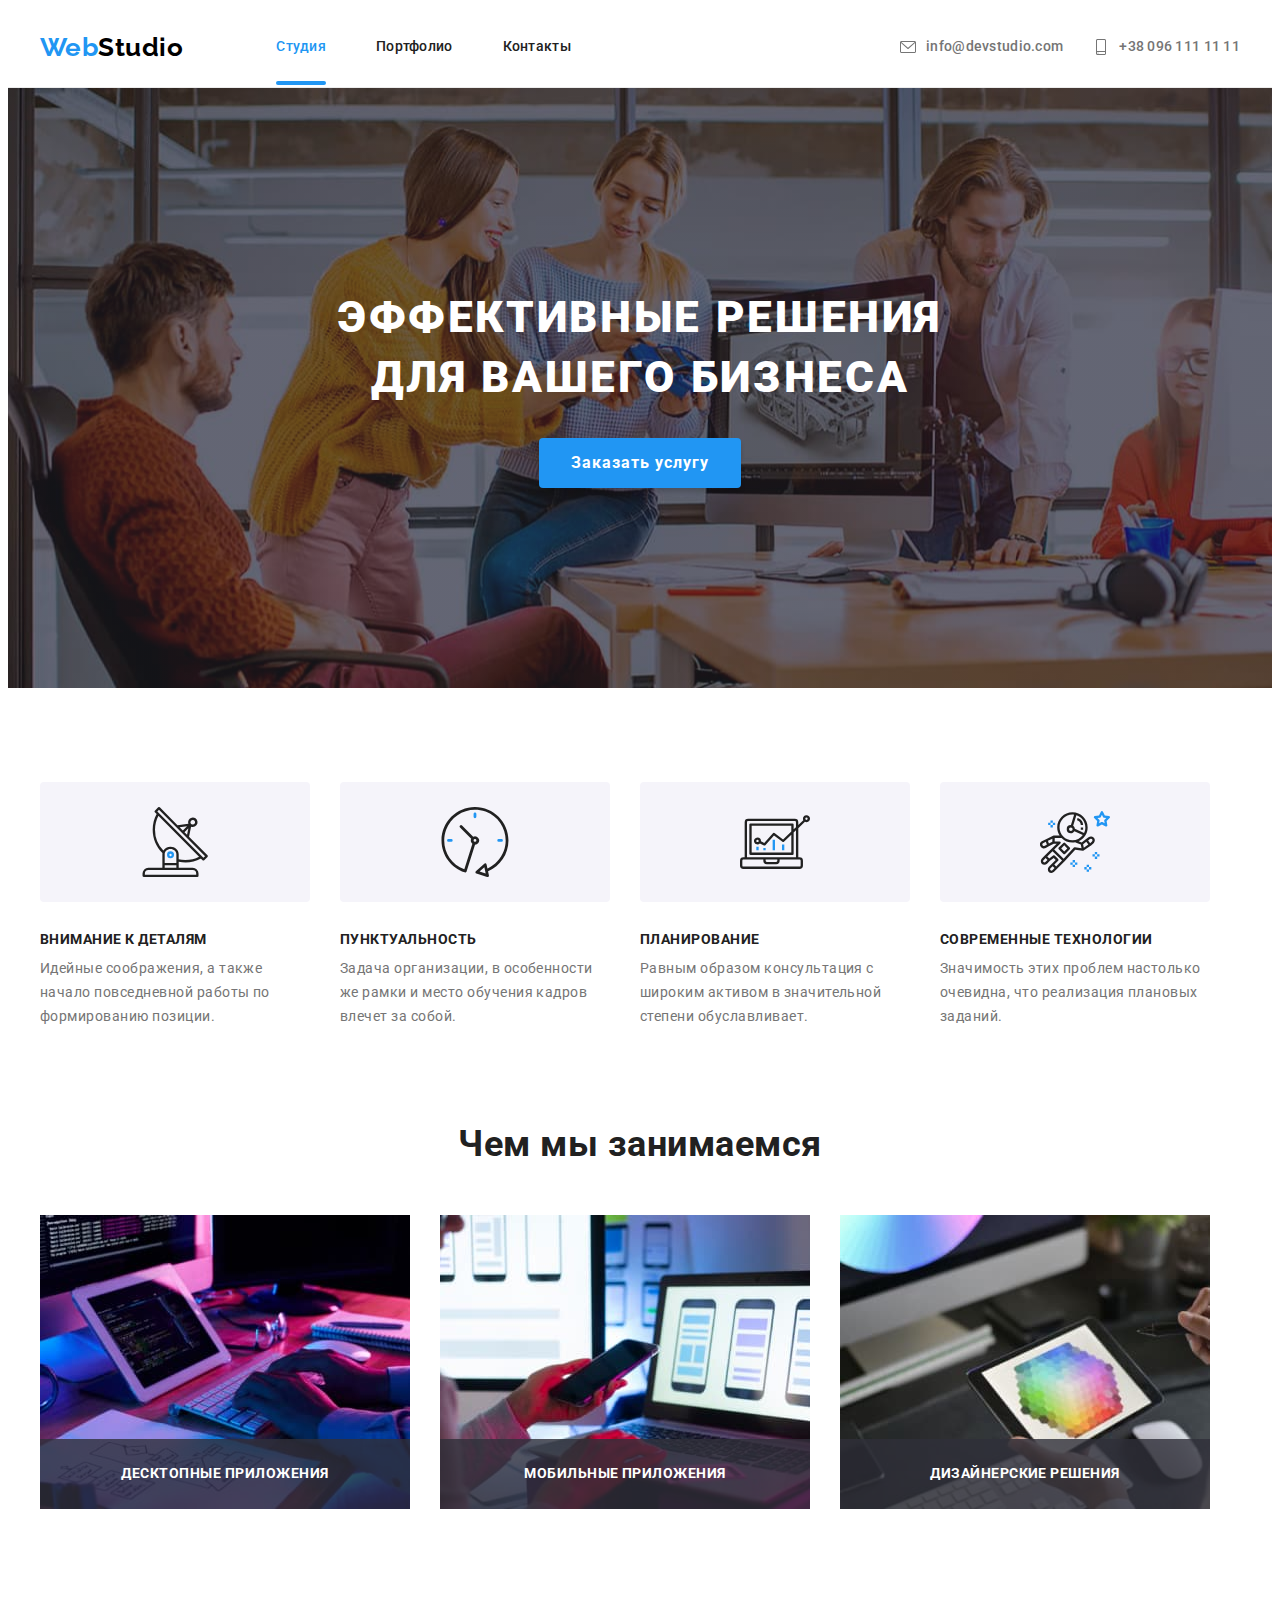
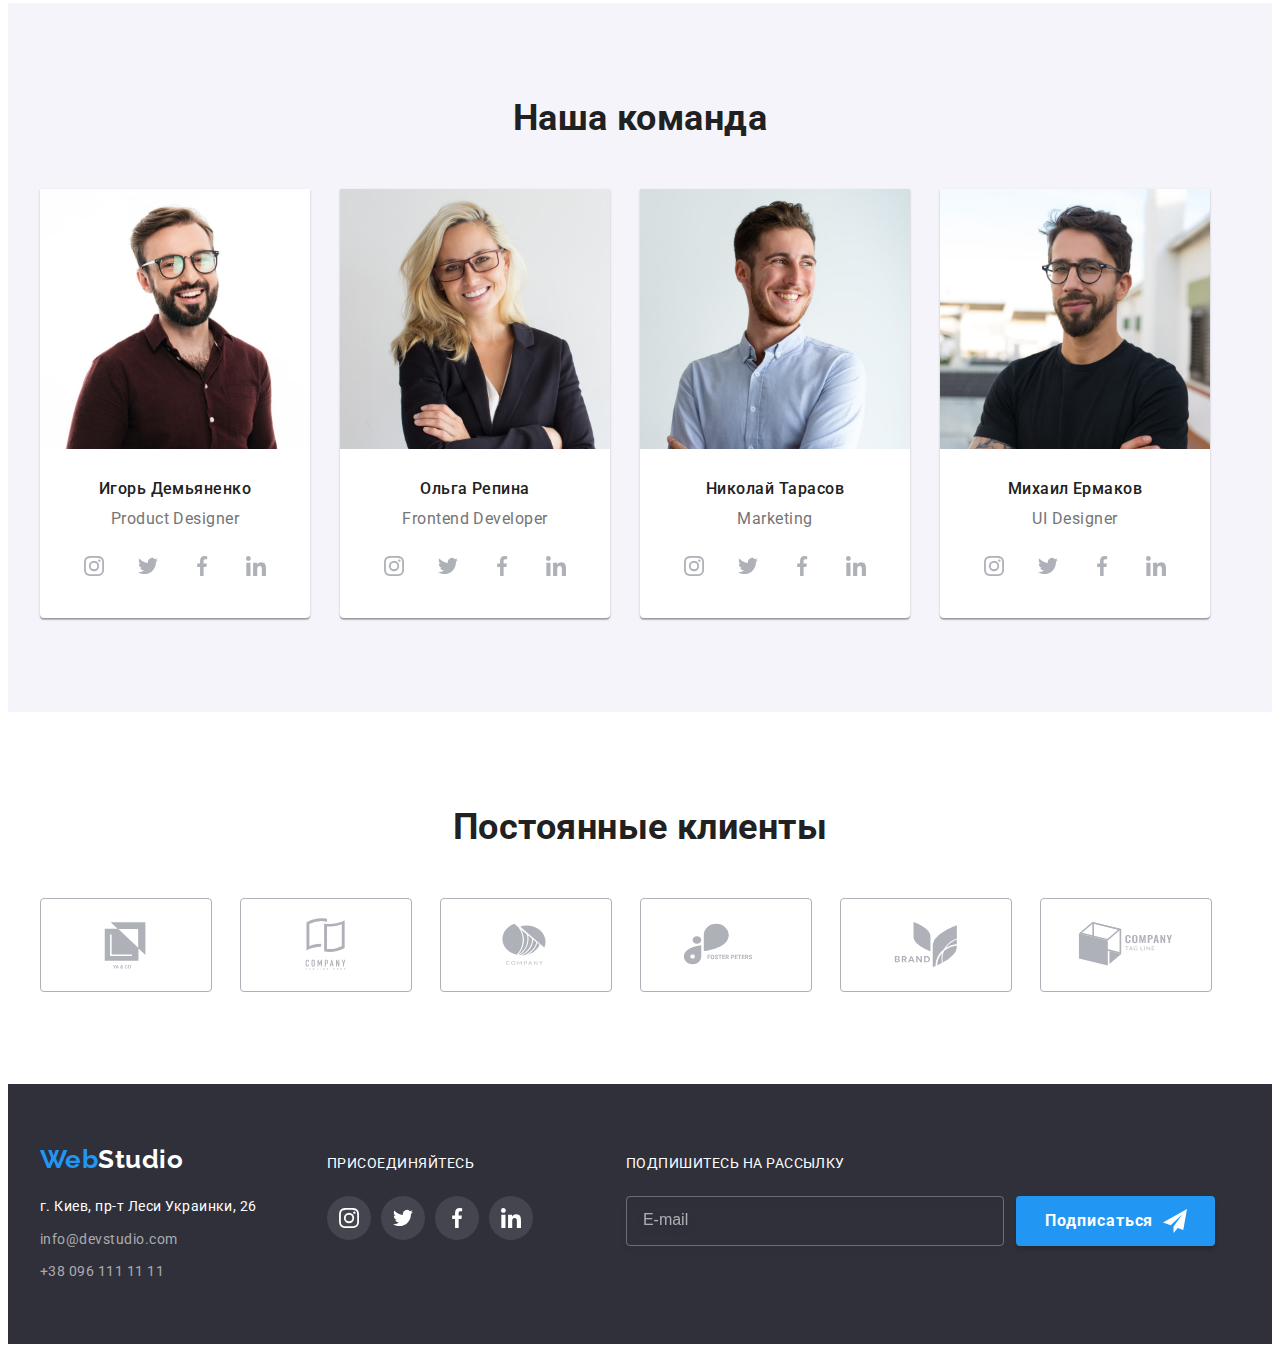
==== index.html @ 5e535514 "Initial commit" ====
<!DOCTYPE html>
<html lang="ru">

<head>
    <meta charset="UTF-8">
    <meta http-equiv="X-UA-Compatible" content="IE=edge">
    <meta name="viewport" content="width=device-width, initial-scale=1.0">
    <title>WebStudio</title>
    <link rel="preconnect" href="https://fonts.googleapis.com">
    <link rel="preconnect" href="https://fonts.gstatic.com" crossorigin>
    <link href="https://fonts.googleapis.com/css2?family=Raleway:wght@700&family=Roboto:wght@400;500;700;900&display=swap"
        rel="stylesheet">
    <link rel="stylesheet" href="https://cdnjs.cloudflare.com/ajax/libs/modern-normalize/1.1.0/modern-normalize.min.css"
        integrity="sha512-wpPYUAdjBVSE4KJnH1VR1HeZfpl1ub8YT/NKx4PuQ5NmX2tKuGu6U/JRp5y+Y8XG2tV+wKQpNHVUX03MfMFn9Q=="
        crossorigin="anonymous" referrerpolicy="no-referrer">
    <link rel="stylesheet" href="./css/styles.css" />
</head>

<body>
    <!--Шапка сайта-->
    <header class="page-header">
        <nav class="container main-nav">
            <a href="" class="link logo logo-header">Web<span class="accent-header">Studio</span></a>
            <ul class="site-nav link">
                <li class="list"><a href="" class="link current">Студия</a></li>
                <li class="list"><a href="./portfolio.html" class="link">Портфолио</a></li>
                <li class="list"><a href="" class="link">Контакты</a></li>
            </ul>
            <ul class="connection link">
                <li class="list">
                    <a href="mailto:info@devstudio.com" class="link">
                        <svg class="connection-icons" width="16" height="12">
                        <use href="./images/icons.svg#envelope"></use>
                    </svg>info@devstudio.com</a>
                </li>
                <li class="list">
                    <a href="tel:+380961111111" class="link">
                        <svg class="connection-icons" width="10" height="16">
                            <use href="./images/icons.svg#smartphone"></use>
                        </svg>+38 096 111 11 11</a></li>
            </ul>
        </nav>
    </header>

    <main>
            <!--Герой-->
            <section class="hero">
                <div class="container">
                    <h1 class="hero-title">Эффективные решения для вашего бизнеса</h1>
                    <button data-modal-open class="btn primary">Заказать услугу</button>
                    <div data-modal class="backdrop is-hidden">
                        <div class="modal">
                            <form class="form">
                                <button data-modal-close class="btn-close">
                                    <svg width="18" height="18">
                                        <use href="./images/icons.svg#close"></use>
                                    </svg>
                                </button>
                                <b class="form-title">Оставьте свои данные, мы вам перезвоним</b>
                                    <div class="form-container">
                                        <div class="form-field">
                                            <label for="name" class="form-label">Имя</label>
                                            <input type="text" name="name" id="name" class="form-input" autofocus />
                                            <svg class="form-icon" width="18" height="18">
                                                <use href="./images/icons.svg#icon-person-form"></use>
                                            </svg>
                                        </div>
                                        <div class="form-field">
                                            <label for="tel" class="form-label">Телефон</label>
                                            <input type="tel" name="tel" id="tel" class="form-input" />
                                            <svg class="form-icon" width="18" height="18">
                                                <use href="./images/icons.svg#icon-phone-form"></use>
                                            </svg>
                                        </div>
                                        <div class="form-field">
                                            <label for="mail" class="form-label">Почта</label>
                                            <input type="email" name="mail" id="mail" class="form-input" />
                                            <svg class="form-icon" width="18" height="18">
                                                <use href="./images/icons.svg#icon-email-form"></use>
                                            </svg>
                                        </div>
                                        <div class="form-field">
                                            <label for="comment" class="form-label">Комментарий</label>
                                            <textarea name="comment" id="comment" rows="5" class="form-input form-comment" placeholder="Введите текст"></textarea>
                                        </div>
                                    </div>
                                        <label class="checkbox-label">
                                            <input type="checkbox" name="policy" class="checkbox">
                                            <span class="icon"></span>
                                        Соглашаюсь с рассылкой и принимаю 
                                        <a href="" class="link link-contract">Условия договора</a>
                                        </label>
                                <button type="submit" class="btn btn-form">Отправить</button>
                            </form>
                        </div>
                    </div>
                </div>
            </section>
        
                <!--Наши преимущества-->
                <section class="section section-feature">
                    <div class="container">
                        <h2 class="section-title visually-hidden">Наши преимущества</h2>
                        <!--Визуально спрячется-->
                        <ul class="feature-list">
                            <li class="list list-item">
                                <div class="icons-feature">
                                    <svg width="70" height="70">
                                        <use href="./images/icons.svg#antenna"></use>
                                    </svg>
                                </div>
                                <h3 class="feature-title">Внимание к деталям</h3>
                                <p class="title">Идейные соображения, а также начало повседневной работы по формированию позиции.</p>
                            </li>
                            <li class="list list-item">
                                <div class="icons-feature">
                                    <svg width="70" height="70">
                                        <use href="./images/icons.svg#clock"></use>
                                    </svg>
                                </div>
                                <h3 class="feature-title">Пунктуальность</h3>
                                <p class="title">Задача организации, в особенности же рамки и место обучения кадров влечет за собой.</p>
                            </li>
                            <li class="list list-item">
                                <div class="icons-feature">
                                    <svg width="70" height="70">
                                        <use href="./images/icons.svg#diagram"></use>
                                    </svg>
                                </div>
                                <h3 class="feature-title">Планирование</h3>
                                <p class="title">Равным образом консультация с широким активом в значительной степени обуславливает.</p>
                            </li>
                            <li class="list list-item">
                                <div class="icons-feature">
                                    <svg width="70" height="70">
                                        <use href="./images/icons.svg#astronaut"></use>
                                    </svg>
                                </div>
                                <h3 class="feature-title">Современные технологии</h3>
                                <p class="title">Значимость этих проблем настолько очевидна, что реализация плановых заданий.</p>
                            </li>
                        </ul>
                    </div>
                </section>
                
                <!--Чем мы занимаемся-->
                <section class="section section-work">
                    <div class="container">
                        <h2 class="section-title">Чем мы занимаемся</h2>
                        <ul class="photo-work">
                            <li class="list">
                                <img class="card-image no-gap" src="./images/general/box1.jpg" 
                                    alt="фото написания программного кода" width="370" height="294">
                                <p class="case-title">Десктопные приложения</p>
                            </li>
                            <li class="list">
                                <img class="card-image no-gap" src="./images/general/box2.jpg" 
                                    alt="фото с телефоном в руке" width="370" height="294">
                                <p class="case-title">Мобильные приложения</p>
                            </li>
                            <li class="list">
                                <img class="card-image no-gap" src="./images/general/box3.jpg" 
                                    alt="фото планшета с цветовой палитрой" width="370" height="294">
                                <p class="case-title">Дизайнерские решения</p>
                            </li>
                        </ul>
                    </div>
                </section>
                
                <!--Наша команда-->
                <section class="section team">
                    <div class="container">
                        <h2 class="section-title team">Наша команда</h2>
                        <ul class="team-list">
                            <li class="list card-team">
                                <img src="./images/general/demyanenko.jpg" alt="фото Игоря Демьяненко" width="270" height="260"
                                    class="team-foto">
                                <div class="title-in-card">
                                    <h3 class="team-name">Игорь Демьяненко</h3>
                                    <p class="title">Product Designer</p>
                                    <ul class="social list">
                                        <li class="social-item">
                                            <a href="" target="_blank" rel="noopener noreferrer" 
                                            class="social-network link" aria-label="иконка instagram">
                                                <svg class="socials-icon" width="20" height="20">
                                                    <use href="./images/icons.svg#instagram"></use>
                                                </svg>
                                            </a>
                                        </li>
                                        <li class="social-item">
                                            <a href="" target="_blank" rel="noopener noreferrer" 
                                            class="social-network link" aria-label="иконка twitter">
                                            <svg class="socials-icon" width="20" height="20">
                                                <use href="./images/icons.svg#twitter"></use>
                                            </svg>
                                            </a>
                                        </li>
                                        <li class="social-item">
                                            <a href="" target="_blank" rel="noopener noreferrer" 
                                            class="social-network link" aria-label="иконка facebook">
                                            <svg class="socials-icon" width="20" height="20">
                                                <use href="./images/icons.svg#facebook"></use>
                                            </svg>
                                            </a>
                                        </li>
                                        <li class="social-item">
                                            <a href="" target="_blank" rel="noopener noreferrer" 
                                            class="social-network link" aria-label="иконка linkedin">
                                            <svg class="socials-icon" width="20" height="20">
                                                <use href="./images/icons.svg#linkedin"></use>
                                            </svg>
                                            </a>
                                        </li>
                                    </ul>
                                </div>
                                
                            </li>
                            <li class="list card-team">
                                <img src="./images/general/repina.jpg" alt="фото Ольги Репиной" width="270" height="260"
                                    class="team-foto">
                                <div class="title-in-card">
                                    <h3 class="team-name">Ольга Репина</h3>
                                    <p class="title">Frontend Developer</p>
                                    <ul class="social list">
                                        <li class="social-item">
                                            <a href="" target="_blank" rel="noopener noreferrer" 
                                            class="social-network link" aria-label="иконка instagram">
                                                <svg class="socials-icon" width="20" height="20">
                                                    <use href="./images/icons.svg#instagram"></use>
                                                </svg>
                                            </a>
                                        </li>
                                        <li class="social-item">
                                            <a href="" target="_blank" rel="noopener noreferrer" 
                                            class="social-network link" aria-label="иконка twitter">
                                                <svg class="socials-icon" width="20" height="20">
                                                    <use href="./images/icons.svg#twitter"></use>
                                                </svg>
                                            </a>
                                        </li>
                                        <li class="social-item">
                                            <a href="" target="_blank" rel="noopener noreferrer" 
                                            class="social-network link" aria-label="иконка facebook">
                                                <svg class="socials-icon" width="20" height="20">
                                                    <use href="./images/icons.svg#facebook"></use>
                                                </svg>
                                            </a>
                                        </li>
                                        <li class="social-item">
                                            <a href="" target="_blank" rel="noopener noreferrer" 
                                            class="social-network link" aria-label="иконка linkedin">
                                                <svg class="socials-icon" width="20" height="20">
                                                    <use href="./images/icons.svg#linkedin"></use>
                                                </svg>
                                            </a>
                                        </li>
                                    </ul>
                                </div>
                            </li>
                            <li class="list card-team">
                                <img src="./images/general/tarasov.jpg" alt="фото Николая Тарасова" width="270" height="260"
                                    class="team-foto">
                                <div class="title-in-card">
                                    <h3 class="team-name">Николай Тарасов</h3>
                                    <p class="title">Marketing</p>
                                    <ul class="social list">
                                        <li class="social-item">
                                            <a href="" target="_blank" rel="noopener noreferrer" 
                                            class="social-network link" aria-label="иконка instagram">
                                                <svg class="socials-icon" width="20" height="20">
                                                    <use href="./images/icons.svg#instagram"></use>
                                                </svg>
                                            </a>
                                        </li>
                                        <li class="social-item">
                                            <a href="" target="_blank" rel="noopener noreferrer" 
                                            class="social-network link" aria-label="иконка twitter">
                                                <svg class="socials-icon" width="20" height="20">
                                                    <use href="./images/icons.svg#twitter"></use>
                                                </svg>
                                            </a>
                                        </li>
                                        <li class="social-item">
                                            <a href="" target="_blank" rel="noopener noreferrer" 
                                            class="social-network link" aria-label="иконка facebook">
                                                <svg class="socials-icon" width="20" height="20">
                                                    <use href="./images/icons.svg#facebook"></use>
                                                </svg>
                                            </a>
                                        </li>
                                        <li class="social-item">
                                            <a href="" target="_blank" rel="noopener noreferrer" 
                                            class="social-network link" aria-label="иконка linkedin">
                                                <svg class="socials-icon" width="20" height="20">
                                                    <use href="./images/icons.svg#linkedin"></use>
                                                </svg>
                                            </a>
                                        </li>
                                    </ul>
                                </div>
                            </li>
                            <li class="list card-team">
                                <img src="./images/general/ermakov.jpg" alt="фото Михаила Ермакова" width="270" height="260"
                                    class="team-foto">
                                <div class="title-in-card">
                                    <h3 class="team-name">Михаил Ермаков</h3>
                                    <p class="title">UI Designer</p>
                                    <ul class="social list">
                                        <li class="social-item">
                                            <a href="" target="_blank" rel="noopener noreferrer" 
                                            class="social-network link" aria-label="иконка instagram">
                                                <svg class="socials-icon" width="20" height="20">
                                                    <use href="./images/icons.svg#instagram"></use>
                                                </svg>
                                            </a>
                                        </li>
                                        <li class="social-item">
                                            <a href="" target="_blank" rel="noopener noreferrer" 
                                            class="social-network link" aria-label="иконка twitter">
                                                <svg class="socials-icon" width="20" height="20">
                                                    <use href="./images/icons.svg#twitter"></use>
                                                </svg>
                                            </a>
                                        </li>
                                        <li class="social-item">
                                            <a href="" target="_blank" rel="noopener noreferrer" 
                                            class="social-network link" aria-label="иконка facebook">
                                                <svg class="socials-icon" width="20" height="20">
                                                    <use href="./images/icons.svg#facebook"></use>
                                                </svg>
                                            </a>
                                        </li>
                                        <li class="social-item">
                                            <a href="" target="_blank" rel="noopener noreferrer" 
                                            class="social-network link" aria-label="иконка linkedin">
                                                <svg class="socials-icon" width="20" height="20">
                                                    <use href="./images/icons.svg#linkedin"></use>
                                                </svg>
                                            </a>
                                        </li>
                                    </ul>
                                </div>
                            </li>
                        </ul>
                    </div>
                </section>

                <!--Постоянные клиенты-->
                <section class="section">
                    <div class="container">
                        <h2 class="section-title">Постоянные клиенты</h2>
                        <ul class="list client">
                            <li class="item-company">
                                <a href="" target="_blank" rel="noopener noreferrer" 
                                class="logo-company link" aria-label="логотип Ya&Co">
                                <svg class="socials-icon" width="106" height="60">
                                    <use href="./images/icons.svg#Logo1"></use>
                                </svg>
                                </a>
                            </li>
                            <li class="item-company">
                                <a href="" target="_blank" rel="noopener noreferrer" 
                                class="logo-company link" aria-label="логотип TaglineHere">
                                <svg class="socials-icon" width="106" height="60">
                                    <use href="./images/icons.svg#Logo2"></use>
                                </svg>
                                </a>
                            </li>
                            <li class="item-company">
                                <a href="" target="_blank" rel="noopener noreferrer" 
                                class="logo-company link" aria-label="логотип Company">
                                <svg class="socials-icon" width="106" height="60">
                                    <use href="./images/icons.svg#Logo3"></use>
                                </svg>
                                </a>
                            </li>
                            <li class="item-company">
                                <a href="" target="_blank" rel="noopener noreferrer" 
                                class="logo-company link" aria-label="логотип FosterPeters">
                                <svg class="socials-icon" width="106" height="60">
                                    <use href="./images/icons.svg#Logo4"></use>
                                </svg>
                                </a>
                            </li>
                            <li class="item-company">
                                <a href="" target="_blank" rel="noopener noreferrer" 
                                class="logo-company link" aria-label="логотип Brand">
                                <svg class="socials-icon" width="106" height="60">
                                    <use href="./images/icons.svg#Logo5"></use>
                                </svg>
                                </a>
                            </li>
                            <li class="item-company">
                                <a href="" target="_blank" rel="noopener noreferrer" 
                                class="logo-company link" aria-label="логотип TagLine">
                                <svg class="socials-icon" width="106" height="60">
                                    <use href="./images/icons.svg#Logo6"></use>
                                </svg>
                                </a>
                            </li>
                        </ul>
                        
                    </div>
                </section>
    </main>
    
    <!--Футер-->
    <footer class="page-footer">
        <div class="container container-footer">
            <div class="logo-distance">
                <a href="" class="link logo logo-footer">Web<span class="accent-footer">Studio</span></a>
                <address class="footer-bottom list-distance">
                    г. Киев, пр-т Леси Украинки, 26<br />
                </address>
            
                <ul class="connection-footer link">
                    <li class="list list-distance"><a href="mailto:info@devstudio.com" class="link">info@devstudio.com</a></li>
                    <li class="list list-distance"><a href="tel:+380961111111" class="link">+38 096 111 11 11</a></li>
                </ul>
            </div>
            <div>
                <p class="feature-title text-white">присоединяйтесь</p>
                <ul class="social list">
                    <li class="social-item">
                        <a href="" target="_blank" rel="noopener noreferrer" 
                        class="social-network social-footer link" aria-label="иконка instagram">
                            <svg class="socials-icon" width="20" height="20">
                                <use href="./images/icons.svg#instagram"></use>
                            </svg>
                        </a>
                    </li>
                    <li class="social-item">
                        <a href="" target="_blank" rel="noopener noreferrer" 
                        class="social-network social-footer link" aria-label="иконка twitter">
                            <svg class="socials-icon" width="20" height="20">
                                <use href="./images/icons.svg#twitter"></use>
                            </svg>
                        </a>
                    </li>
                    <li class="social-item">
                        <a href="" target="_blank" rel="noopener noreferrer" 
                        class="social-network social-footer link" aria-label="иконка facebook">
                            <svg class="socials-icon" width="20" height="20">
                                <use href="./images/icons.svg#facebook"></use>
                            </svg>
                        </a>
                    </li>
                    <li class="social-item">
                        <a href="" target="_blank" rel="noopener noreferrer" 
                        class="social-network social-footer link" aria-label="иконка linkedin">
                            <svg class="socials-icon" width="20" height="20">
                                <use href="./images/icons.svg#linkedin"></use>
                            </svg>
                        </a>
                    </li>
                </ul>
            </div>
            <div class="send">
                <p class="feature-title text-white">Подпишитесь на рассылку</p>
                <form class="form-footer">
                    <label for="email" class="form-label"></label>
                    <input type="email" name="mail" id="email" class="form-input-footer" placeholder="E-mail"/>
                    <button type="submit" class="btn btn-send">Подписаться
                        <svg class="send-icon" width="24" height="24">
                            <use href="./images/icons.svg#icon-send"></use>
                        </svg>
                    </button>
                </form>
            </div>
        </div>
    </footer>
<script src="./js/modal.js"></script>
</body>

</html>
---- css/styles.css ----
:root {
    --primary-text-color: #212121;
    --title-text-color: #757575;
    --accent-text-color: #2196F3;
    --white-text-color: #FFFFFF;
    --white-transparency: #FFFFFF99;
    --black-text-color: #000000;
    --network-text-color: #AFB1B8;
    
    --primary-bg-color: #FFFFFF;
    --title-bg-color: #F5F4FA;
    --accent-bg-color: #2F303A;
    --btn-bg-color: #2196F3;
    --border-color: #EEEEEE;
}

body {
    background-color: var(--primary-bg-color);
    color: var(--primary-text-color);
    font-family: Roboto, sans-serif;
    letter-spacing: 0.03em;
}
h1, h2, h3, p, ul {
    margin-top: 0;
    margin-bottom: 0;
    padding-left: 0;
}
.list {
    list-style: none;
    padding: 0;
    margin: 0;
}
.link {
    text-decoration: none;
}

.container {
    width: 1200px;
    padding-left: 15px;
    padding-right: 15px;
    margin-left: auto;
    margin-right: auto;
}

/*Logo*/
.logo{
    color: var(--accent-text-color);
    font-family: 'Raleway', sans-serif;
    font-weight: 700;
    font-size: 26px;
    line-height: 1.19;
}
.accent-header {
    color: var(--black-text-color);
}
.accent-footer {
    color: var(--white-text-color);
}
.logo-header {
    display: inline-block;
    margin-right: 93px;
    padding-top: 24px;
    padding-bottom: 24px;
}
.page-header {
    border-bottom: 1px solid #ECECEC;
}

/*Site nav*/
.main-nav {
    display: flex;
    align-items: center;
}
.site-nav .link {
    color: var(--primary-text-color);
    transition: color 250ms cubic-bezier(0.4, 0, 0.2, 1);
}
.site-nav .list {
    position: relative;
}
.site-nav .link.current::after {
    display: inline-block;
    position: absolute;
    content: "";
    width: 100%;
    height: 4px;
    bottom: 0;
    left: 0;
    background: var(--btn-bg-color);
    border-radius: 2px;
}
.site-nav .link:hover,
.site-nav .link:focus {
    color: var(--accent-text-color);
}
.site-nav .link.current {
    color: var(--accent-text-color);
}
  
.connection .link {
    color: var(--title-text-color);
    transition: color 250ms cubic-bezier(0.4, 0, 0.2, 1);
}
.link .connection-icons:hover,
.link .connection-icons:focus {
    color: var(--accent-text-color);
}
.site-nav,
.connection {
    font-weight: 500;
    font-size: 14px;
    line-height: 1.14;
    letter-spacing: 0.02em;
    display: flex;
}
.site-nav .list:not(:last-child) {
    margin-right: 50px;
}
.connection {
    margin-left: auto;
}
.site-nav .link, .connection .link {
    display: block;
    padding-top: 30px;
    padding-bottom: 30px;
}
.connection .list:not(:last-child) {
    margin-right: 30px;
}
.connection-icons {
    display: flex;
    width: 16px;
    height: 16px;        
    margin-right: 10px;        
    }
.connection .link {
    display: flex;
    justify-content: center;
    align-items: center;
    color: #757575;
}
.connection .link:hover,
.connection .link:focus {
    color: var(--accent-text-color);
}
.connection-icons {
    fill: currentColor;
}

/*Section*/
.section {
    padding-top: 94px;
    padding-bottom: 94px;
}
.section-title {
    font-weight: 700;
    font-size: 36px;
    line-height: 1.17;
    text-align: center;

    margin-bottom: 50px;
}

/*Hero*/
.hero {
    color: var(--primary-bg-color);
    max-width: 1600px;
    margin-left: auto;
    margin-right: auto;
    background-image: linear-gradient(to right, rgba(47, 48, 58, 0.4), rgba(47, 48, 58, 0.4)),url(../images/hero-photo.jpg);
    
    background-color: var(--accent-bg-color);
    
    text-align: center;
    padding-top: 200px;
    padding-bottom: 200px;
}
.hero-title {
    font-weight: 900;
    font-size: 44px;
    line-height: 1.36;
    letter-spacing: 0.06em;
    text-transform: uppercase;
    width: 696px;
    margin-top: 0;
    margin-left: auto;
    margin-right: auto;
    margin-bottom: 30px;
}
.btn {
    color: var(--white-text-color);
    background-color: var(--btn-bg-color);
    font-family: inherit;
    font-weight: 700;
    font-size: 16px;
    line-height: 1.87; 
    letter-spacing: 0.06em;
    display: inline-block;
    box-shadow: 0px 4px 4px rgba(0, 0, 0, 0.15);
    border-radius: 4px;
    border: none;
    cursor: pointer;

    transition: background-color 250ms cubic-bezier(0.4, 0, 0.2, 1);
}
.btn.primary {
    padding: 10px 32px;
}
.btn:hover,
.btn:focus {
    background-color: #188CE8;
}
.backdrop.is-hidden {
    visibility: hidden;
    opacity: 0;
    pointer-events: none;

}
.backdrop {
    position: fixed;
    top: 0;
    left: 0;
    width: 100%;
    height: 100%;
    background-color: rgba(0, 0, 0, 0.2);
    z-index: 10;
    transition: opacity 250ms cubic-bezier(0.4, 0, 0.2, 1),
    visibility 250ms cubic-bezier(0.4, 0, 0.2, 1);
}
.modal {
    z-index: 1;
    position: absolute;
    top: 50%;
    left: 50%;
    transform: translate(-50%,-50%);
    width: 528px;
    height: 581px;

    background-color: var(--primary-bg-color);
    box-shadow: 0px 1px 3px rgba(0, 0, 0, 0.12), 0px 1px 1px rgba(0, 0, 0, 0.14), 0px 2px 1px rgba(0, 0, 0, 0.2);
    border-radius: 4px;

    opacity: 1;
    visibility: visible;
    display: flex;
    justify-content: flex-end;
}

.btn-close {
    display: flex;
    justify-content: center;
    align-items: center;
    position: absolute;
    top: 8px;
    right: 8px;
    width: 30px;
    height: 30px;
    border-radius: 50%;
    border: 1px solid #0000001A;
    background-color: var(--primary-bg-color);
    color: #000000;
    cursor: pointer;
    padding: 0;

    transition: fill 250ms cubic-bezier(0.4, 0, 0.2, 1);
}
.page-header {
    position: relative;
}

/*Features*/
.section-feature {
    padding-bottom: 0;
}
.feature-list {
    display: flex;
}
.feature-list .list:not(:last-child) {
    margin-right: 30px;
}
.feature-list .list {
    width: 270px;
}
.feature-list .feature-title {
    font-weight: 700;
    font-size: 14px;
    line-height: 1.14;
    text-transform: uppercase;
}
.feature-list .title {
    color: var(--title-text-color);
   
    font-size: 14px;
    line-height: 1.71;
}
.feature-title {
    margin-bottom: 10px;
}
.icons-feature {
    display: flex;
    height: 120px;
    background-color: var(--title-bg-color);
    border-radius: 4px;
    justify-content: center;
    align-items: center;
    margin-bottom: 30px;
}

.visually-hidden {
    position: absolute;
    width: 1px;
    height: 1px;
    margin: -1px;
    border: 0;
    padding: 0;
    white-space: nowrap;
    clip-path: inset(100%);
    clip: rect(0 0 0 0);
    overflow: hidden;
}

/*Work*/
.photo-work {
    display: flex;
}
.photo-work .list:not(:last-child) {
    margin-right: 30px;
}
.card-image.no-gap {
    display: block;
    max-width: 100%;
    height: auto;
}
.photo-work .list{
    position: relative;
}

.case-title {
    position: absolute;
    content: "";
    padding-top: 27px;
    padding-bottom: 27px;
    bottom: 0;
    left: 0;
    width: 100%;
    text-align: center;

    font-style: normal;
    font-weight: 700;
    font-size: 14px;
    line-height: 1.14;
    text-transform: uppercase;
    color: var(--white-text-color);
    background-color: #2F303ACC;
}

/*Team*/
.team-list {
    display: flex;
}
.card-team:not(:last-child) {
    margin-right: 30px;
}
.title-in-card {
   padding-top: 30px;
   padding-bottom: 30px; 
}
.card-team {
    background-color: var(--primary-bg-color);
    box-shadow: 0px 1px 3px rgba(0, 0, 0, 0.12),
    0px 1px 1px rgba(0, 0, 0, 0.14),
    0px 2px 1px rgba(0, 0, 0, 0.2);
    border-radius: 0px 0px 4px 4px;
}
.team-name {
    font-weight: 500;
    font-size: 16px;
    line-height: 1.19;
    text-align: center;
    padding-bottom: 10px;
}
.team-list .title {
    color: var(--title-text-color);
    
    font-size: 16px;
    line-height: 1.19;
    text-align: center;
    margin-bottom: 16px;
}
.section.team {
    background-color: var(--title-bg-color);
}
.team-foto {
    display: block;
    max-width: 100%;
    height: auto;
}
.social {
    display: flex;
    justify-content: center;
    align-items: center;
}

.social-item:not(:last-child) {
    margin-right: 10px;
}

.social-network {
    display: flex;
    width: 44px;
    height: 44px;
    border-radius: 50%;
    justify-content: center;
    align-items: center;
}
.social-item .social-network {
    color: var(--network-text-color);
    background-color: var(--white-text-color);
    transition: color 250ms cubic-bezier(0.4, 0, 0.2, 1),
    background-color 250ms cubic-bezier(0.4, 0, 0.2, 1);
}
.social-network:hover,
.social-network:focus {
    background-color: var(--btn-bg-color);
    color: var(--white-text-color);
}
.socials-icon {
    fill: currentColor;
}

/*Portfolio*/
.section-portfolio .portfolio-title {
    color: var(--primary-text-color);
    font-weight: 700;
    font-size: 18px;
    line-height: 2;
    letter-spacing: 0.06em;
}
.section-portfolio .title {
    color: var(--title-text-color);
    
    font-size: 16px;
    line-height: 1.87;
}
.collection {
    position: relative;
    overflow: hidden;
}

.collection-list {
    position: absolute;
    content: "";
    bottom: 0;
    left: 0;
    width: 100%;
    height: 100%;
    
    display: flex;
    padding: 63px 24px;
    color: var(--white-text-color);
    background-color: rgba(33, 150, 243, 0.9);

    font-family: 'Roboto';
    font-weight: 400;
    font-size: 18px;
    line-height: 1.56;

    opacity: 0;
    transform: translateY(100%);
    transition: transform 250ms cubic-bezier(0.4, 0, 0.2, 1),
    opacity 250ms cubic-bezier(0.4, 0, 0.2, 1);
}
.flex-element .link {
    display: block;
    transition: box-shadow 250ms cubic-bezier(0.4, 0, 0.2, 1);
}
.flex-element .link:hover .collection-list,
.flex-element .link:focus .collection-list {
    transform: translateY(0);
    opacity: 1;
}
.flex-element .link:focus,
.flex-element .link:hover {
    box-shadow: 0px 1px 1px rgba(0, 0, 0, 0.12), 0px 4px 4px rgba(0, 0, 0, 0.06), 1px 4px 6px rgba(0, 0, 0, 0.16);
}

/*Button portfolio*/
.flex-btn {
    display: flex;
    margin-bottom: 50px;
    justify-content: center;
}
.flex-btn .list:not(:last-child) {
    margin-right: 8px;
}

.secondary {
    color: var(--primary-text-color);
    background-color: var(--title-bg-color);
    font-family: inherit;
    font-weight: 500;
    font-size: 16px;
    line-height: 1.63;
    text-align: center;
    
    display: block;
    padding-top: 6px;
    padding-bottom: 6px;
    padding-left: 22px;
    padding-right: 22px;
    height: 38px;
    border-radius: 4px;
    border: 1px solid transparent;
    
    cursor: pointer;
    transition: color 250ms cubic-bezier(0.4, 0, 0.2, 1),
    background-color 250ms cubic-bezier(0.4, 0, 0.2, 1),
    box-shadow 250ms cubic-bezier(0.4, 0, 0.2, 1);
}
.secondary.current {
    color: var(--white-text-color);
    background-color: var(--btn-bg-color);
}
.secondary:hover,
.secondary:focus {
    color: var(--white-text-color);
    background-color: var(--btn-bg-color);
    box-shadow: 0px 3px 1px rgba(0, 0, 0, 0.1),
            0px 1px 2px rgba(0, 0, 0, 0.08),
            0px 2px 2px rgba(0, 0, 0, 0.12);
}
.flex-container {
    display: flex;
    flex-wrap: wrap;
}
.flex-element {
    width: 370px;
    margin-right: 30px;
    margin-bottom: 30px;
}

.flex-element:nth-child(3n) {
    margin-right: 0px;
}
.flex-element:nth-last-child(-n+3) {
    margin-bottom: 0px;
}

.portfolio-title {
    margin-bottom: 4px;
}
.card-title {
    padding-top: 20px;
    padding-left: 24px;
    padding-right: 24px;
    padding-bottom: 20px;
    border-left: 1px solid var(--border-color);
    border-right: 1px solid var(--border-color);
    border-bottom: 1px solid var(--border-color);
}

/* Regular customers */
.client {
    display: flex;
}

.item-company {
    width: 170px;
    height: 92px;
}
.logo-company {
    display: flex;
    width: 100%;
    height: 100%;
    justify-content: center;
    align-items: center;
    color: #AFB1B8;
    border: 1px solid #AFB1B8;
    border-radius: 4px;

    transition: color 250ms cubic-bezier(0.4, 0, 0.2, 1),
    border 250ms cubic-bezier(0.4, 0, 0.2, 1);
}
.item-company:not(:last-child) {
    margin-right: 30px;
}
.item-company .socials-icon {
    fill: currentColor;
}
.logo-company:hover,
.logo-company:focus {
    border: 1px solid #2196F3;
    color: #2196F3;
}

/* Footer bg */
.page-footer {
    background-color: var(--accent-bg-color);
    font-weight: 400;
    font-size: 14px;
    line-height: 1.71;
    padding-top: 60px;
    padding-bottom: 60px;
}
.container-footer {
    display: flex;
    align-items: baseline;
}
.connection-footer .link {
    color: var(--white-transparency);
}
.connection-footer .link:hover,
.connection-footer .link:focus {
    color: var(--accent-text-color);
}
.footer-bottom {
    color: var(--white-text-color);
    font-style: inherit;
}
.logo-footer {
    display: inline-block;
    margin-bottom: 20px;
}
.list-distance:not(:last-child) {
    margin-bottom: 9px;
}

.list-social:not(:last-child) {
    margin-right: 10px;
}

.text-white {
    text-transform: uppercase;
    color: var(--white-text-color);
    margin-bottom: 20px;
}
.logo-distance {
    margin-right: 70px;
}

.social-network.social-footer {
    color: var(--white-text-color);
    background-color: rgba(255, 255, 255, 0.1);
}

.social-footer:hover,
.social-footer:focus {
    background-color: var(--btn-bg-color);
}
.container-footer .social {
    margin-bottom: 0px;
}

/*Стилизация формы модального окна*/
.form {
    width: 528px;
    color: var(--primary-text-color);
    padding: 40px;
    background: var(--primary-bg-color);
    box-shadow: 0px 1px 3px rgba(0, 0, 0, 0.12), 0px 1px 1px rgba(0, 0, 0, 0.14), 0px 2px 1px rgba(0, 0, 0, 0.2);
    border-radius: 4px;
}
.form-container {
    margin-top: 12px;
    margin-bottom: 20px;
}
.form-container .form-field {
    display: flex;
    flex-direction: column;
    text-align: left;
    position: relative;
}
.form-container .form-field:not(:last-child) {
    margin-bottom: 10px;
}
.form-label{
    margin-bottom: 4px;
    
    font-size: 12px;
    line-height: 1.17;
    letter-spacing: 0.01em;
    
    color: var(--title-text-color);
}
.form-input {
    padding-top: 11px;
    padding-bottom: 11px;
    padding-left: 42px;

    border: 1px solid rgba(33, 33, 33, 0.2);
    border-radius: 4px;

    transition: fill 250ms cubic-bezier(0.4, 0, 0.2, 1),
    border 250ms cubic-bezier(0.4, 0, 0.2, 1);
}
.form-input:focus {
    outline: none;
    border: 1px solid #2196F3;
    cursor: pointer;
}
.form-input:focus ~ .form-icon {
    fill: #2196F3;
}
.form-title {
    font-weight: 700;
    font-size: 20px;
    line-height: 1.15;
    text-align: center;
}   
.form-input.form-comment{
    padding: 12px 16px;
    resize: none;
}
.form-input::placeholder {
    font-size: 12px;
    line-height: 1.17;
    letter-spacing: 0.01em;
    
    color: rgba(117, 117, 117, 0.5);
}
.checkbox-label {
    font-size: 14px;
    line-height: 1.71;
    
    color: var(--title-text-color);
    display: flex;
    align-items: center;
    justify-content: center;
}
.checkbox {
    position: absolute;
    width: 1px;
    height: 1px;
    margin: -1px;
    border: 0;
    padding: 0;
    white-space: nowrap;
    clip-path: inset(100%);
    clip: rect(0 0 0 0);
    overflow: hidden;
}
.icon {
    display: inline-block;
    width: 16px;
    height: 15px;
    margin-right: 7px;
    border: 2px solid #212121;
    border-radius: 2px;
}
.checkbox:checked + .icon {
    border-color: transparent;
    background-color: #2196F3;
    background-image: url(../images/icon-checkbox.svg);
    background-size: contain;
    background-origin: border-box;
}
.checkbox:focus+.icon {
    border-color: #2196F3;
}

.btn-form {
    margin-top: 30px;
    padding-top: 10px;
    padding-bottom: 10px;
    padding-left: 56px;
    padding-right: 55px;
}
.form-icon {
    position: absolute;
    bottom: 11px;
    left: 12px;
}
.btn-close:hover,
.btn-close:focus {
    fill: var(--btn-bg-color);
    outline: none;
}
.link-contract {
    text-decoration-line: underline;
    color: #2196F3;
    padding-left: 4px;
}

/*Footer form*/
.form-footer {
    display: flex;
}
.send {
    margin-left: 93px;
}
.form-input-footer {
    width: 358px;
    background-color: inherit;
    border: 1px solid rgba(255, 255, 255, 0.3);
    filter: drop-shadow(0px 4px 4px rgba(0, 0, 0, 0.15));
    border-radius: 4px;
    padding-top: 15px;
    padding-bottom: 15px;
    padding-left: 16px;
}
.form-input-footer::placeholder {
    font-size: 16px;
    line-height: 1.25;
    color: rgba(255, 255, 255, 0.6);
}
.form-input-footer:focus {
    outline: none;
    border: 1px solid #2196F3;
    cursor: pointer;
}
.send-icon {
    fill: var(--white-text-color);
    margin-left: 10px;
}
.btn-send {
    margin-left: 12px;
    padding-top: 10px;
    padding-bottom: 10px;
    padding-right: 28px;
    padding-left: 29px;
    display: flex;
    text-align: center;
    align-items: center;
}
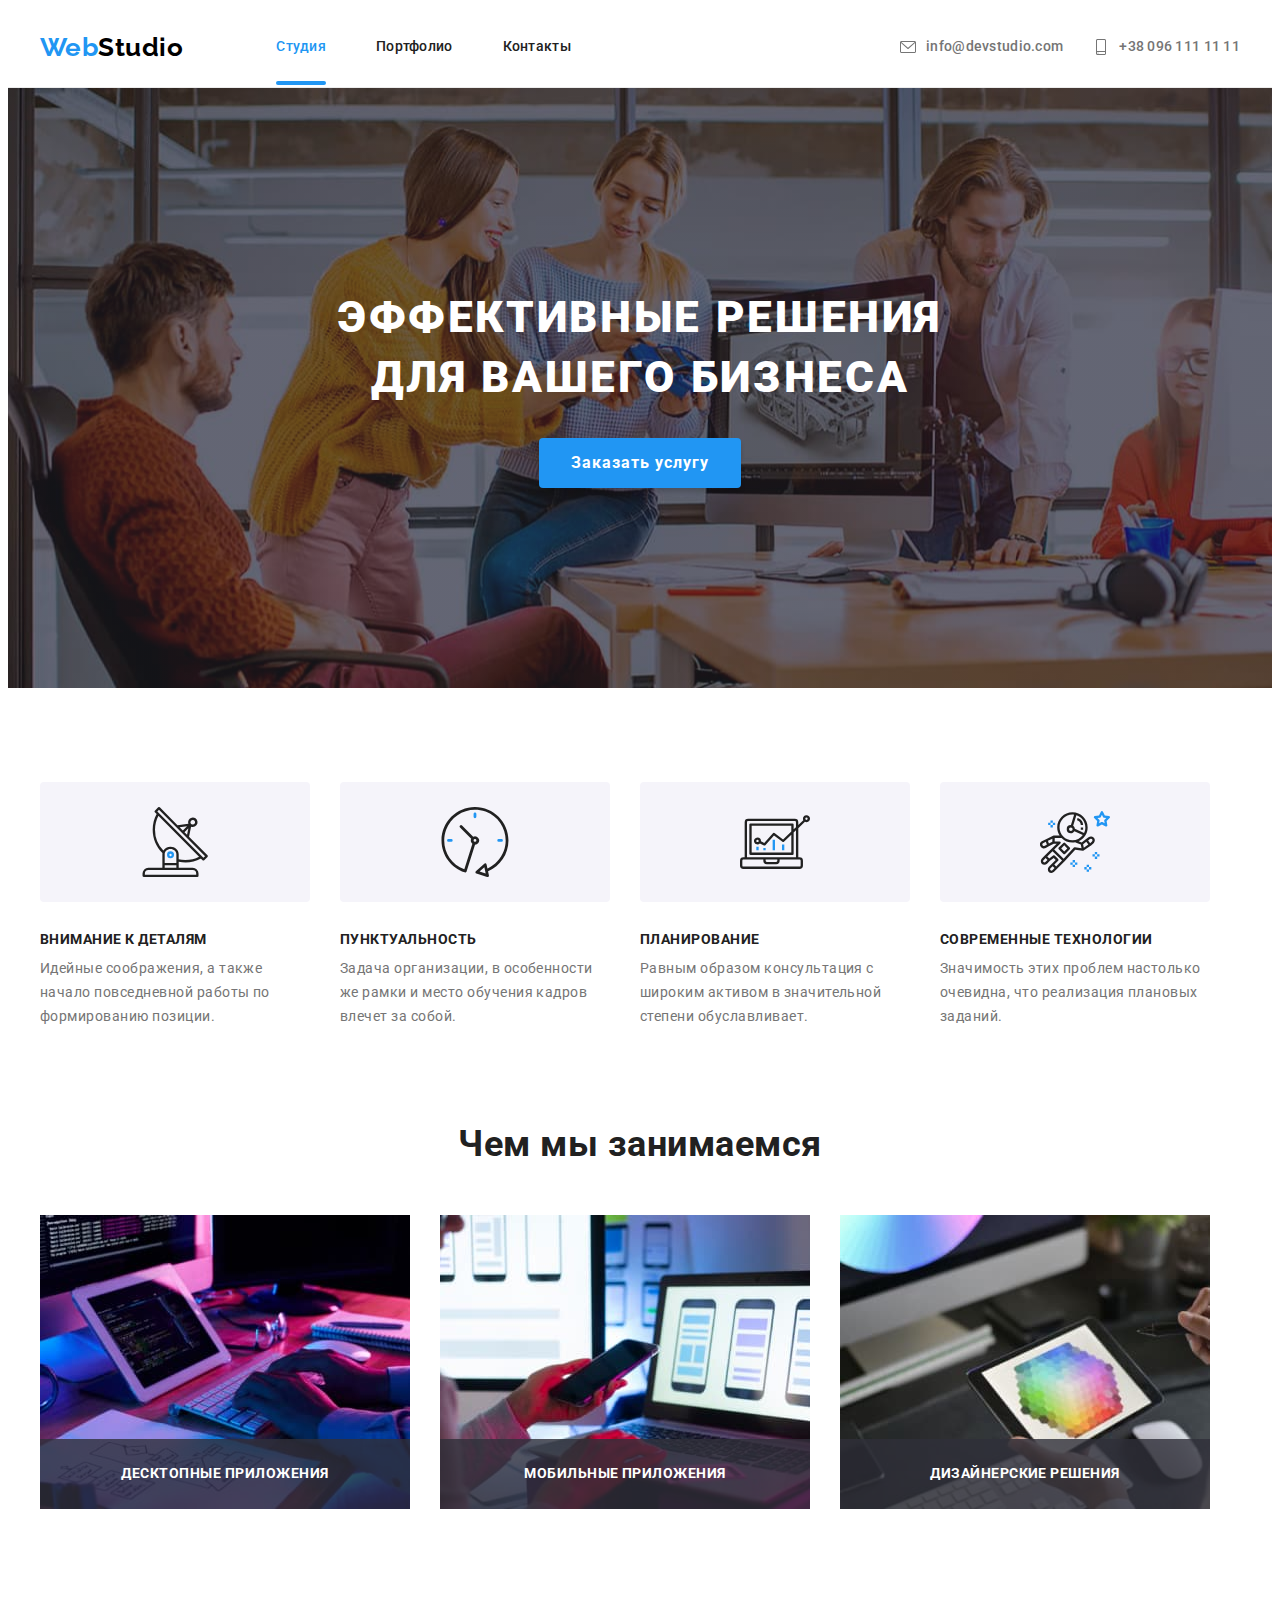
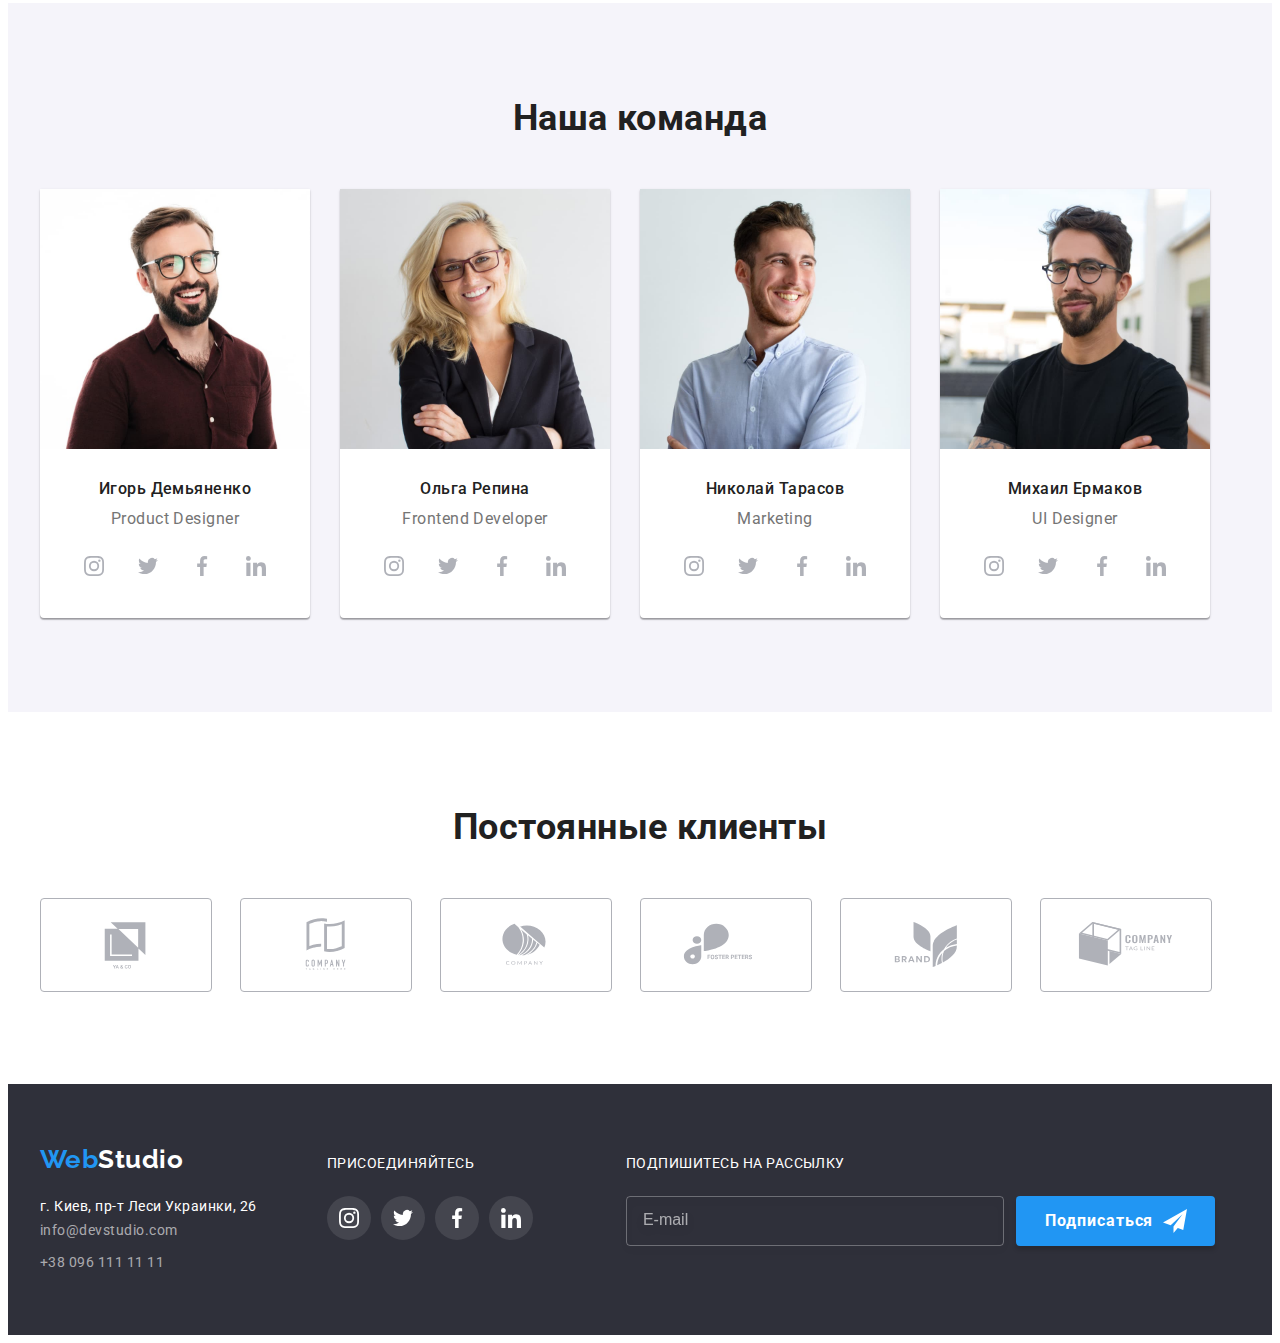
==== commit 0bc89693: "BEM header" ====
--- a/index.html
+++ b/index.html
@@ -19,23 +19,23 @@
 <body>
     <!--Шапка сайта-->
     <header class="page-header">
-        <nav class="container main-nav">
-            <a href="" class="link logo logo-header">Web<span class="accent-header">Studio</span></a>
-            <ul class="site-nav link">
-                <li class="list"><a href="" class="link current">Студия</a></li>
-                <li class="list"><a href="./portfolio.html" class="link">Портфолио</a></li>
-                <li class="list"><a href="" class="link">Контакты</a></li>
+        <nav class="container navigation">
+            <a href="" class="link navigation__logo logo">Web<span class="navigation__text">Studio</span></a>
+            <ul class="site-nav">
+                <li class="site-nav__item item"><a href="" class="site-nav__link link current">Студия</a></li>
+                <li class="site-nav__item item"><a href="./portfolio.html" class="site-nav__link link">Портфолио</a></li>
+                <li class="site-nav__item item"><a href="" class="site-nav__link link">Контакты</a></li>
             </ul>
-            <ul class="connection link">
-                <li class="list">
-                    <a href="mailto:info@devstudio.com" class="link">
-                        <svg class="connection-icons" width="16" height="12">
+            <ul class="connection">
+                <li class="connection__item item">
+                    <a href="mailto:info@devstudio.com" class="connection__link link">
+                        <svg class="connection__icons" width="16" height="12">
                         <use href="./images/icons.svg#envelope"></use>
                     </svg>info@devstudio.com</a>
                 </li>
-                <li class="list">
-                    <a href="tel:+380961111111" class="link">
-                        <svg class="connection-icons" width="10" height="16">
+                <li class="connection__item item">
+                    <a href="tel:+380961111111" class="connection__link link">
+                        <svg class="connection__icons" width="10" height="16">
                             <use href="./images/icons.svg#smartphone"></use>
                         </svg>+38 096 111 11 11</a></li>
             </ul>
@@ -103,7 +103,7 @@
                         <h2 class="section-title visually-hidden">Наши преимущества</h2>
                         <!--Визуально спрячется-->
                         <ul class="feature-list">
-                            <li class="list list-item">
+                            <li class="item list-item">
                                 <div class="icons-feature">
                                     <svg width="70" height="70">
                                         <use href="./images/icons.svg#antenna"></use>
@@ -112,7 +112,7 @@
                                 <h3 class="feature-title">Внимание к деталям</h3>
                                 <p class="title">Идейные соображения, а также начало повседневной работы по формированию позиции.</p>
                             </li>
-                            <li class="list list-item">
+                            <li class="item list-item">
                                 <div class="icons-feature">
                                     <svg width="70" height="70">
                                         <use href="./images/icons.svg#clock"></use>
@@ -121,7 +121,7 @@
                                 <h3 class="feature-title">Пунктуальность</h3>
                                 <p class="title">Задача организации, в особенности же рамки и место обучения кадров влечет за собой.</p>
                             </li>
-                            <li class="list list-item">
+                            <li class="item list-item">
                                 <div class="icons-feature">
                                     <svg width="70" height="70">
                                         <use href="./images/icons.svg#diagram"></use>
@@ -130,7 +130,7 @@
                                 <h3 class="feature-title">Планирование</h3>
                                 <p class="title">Равным образом консультация с широким активом в значительной степени обуславливает.</p>
                             </li>
-                            <li class="list list-item">
+                            <li class="item list-item">
                                 <div class="icons-feature">
                                     <svg width="70" height="70">
                                         <use href="./images/icons.svg#astronaut"></use>
@@ -148,17 +148,17 @@
                     <div class="container">
                         <h2 class="section-title">Чем мы занимаемся</h2>
                         <ul class="photo-work">
-                            <li class="list">
+                            <li class="item">
                                 <img class="card-image no-gap" src="./images/general/box1.jpg" 
                                     alt="фото написания программного кода" width="370" height="294">
                                 <p class="case-title">Десктопные приложения</p>
                             </li>
-                            <li class="list">
+                            <li class="item">
                                 <img class="card-image no-gap" src="./images/general/box2.jpg" 
                                     alt="фото с телефоном в руке" width="370" height="294">
                                 <p class="case-title">Мобильные приложения</p>
                             </li>
-                            <li class="list">
+                            <li class="item">
                                 <img class="card-image no-gap" src="./images/general/box3.jpg" 
                                     alt="фото планшета с цветовой палитрой" width="370" height="294">
                                 <p class="case-title">Дизайнерские решения</p>
@@ -172,13 +172,13 @@
                     <div class="container">
                         <h2 class="section-title team">Наша команда</h2>
                         <ul class="team-list">
-                            <li class="list card-team">
+                            <li class="item card-team">
                                 <img src="./images/general/demyanenko.jpg" alt="фото Игоря Демьяненко" width="270" height="260"
                                     class="team-foto">
                                 <div class="title-in-card">
                                     <h3 class="team-name">Игорь Демьяненко</h3>
                                     <p class="title">Product Designer</p>
-                                    <ul class="social list">
+                                    <ul class="social item">
                                         <li class="social-item">
                                             <a href="" target="_blank" rel="noopener noreferrer" 
                                             class="social-network link" aria-label="иконка instagram">
@@ -215,13 +215,13 @@
                                 </div>
                                 
                             </li>
-                            <li class="list card-team">
+                            <li class="item card-team">
                                 <img src="./images/general/repina.jpg" alt="фото Ольги Репиной" width="270" height="260"
                                     class="team-foto">
                                 <div class="title-in-card">
                                     <h3 class="team-name">Ольга Репина</h3>
                                     <p class="title">Frontend Developer</p>
-                                    <ul class="social list">
+                                    <ul class="social item">
                                         <li class="social-item">
                                             <a href="" target="_blank" rel="noopener noreferrer" 
                                             class="social-network link" aria-label="иконка instagram">
@@ -257,13 +257,13 @@
                                     </ul>
                                 </div>
                             </li>
-                            <li class="list card-team">
+                            <li class="item card-team">
                                 <img src="./images/general/tarasov.jpg" alt="фото Николая Тарасова" width="270" height="260"
                                     class="team-foto">
                                 <div class="title-in-card">
                                     <h3 class="team-name">Николай Тарасов</h3>
                                     <p class="title">Marketing</p>
-                                    <ul class="social list">
+                                    <ul class="social item">
                                         <li class="social-item">
                                             <a href="" target="_blank" rel="noopener noreferrer" 
                                             class="social-network link" aria-label="иконка instagram">
@@ -299,13 +299,13 @@
                                     </ul>
                                 </div>
                             </li>
-                            <li class="list card-team">
+                            <li class="item card-team">
                                 <img src="./images/general/ermakov.jpg" alt="фото Михаила Ермакова" width="270" height="260"
                                     class="team-foto">
                                 <div class="title-in-card">
                                     <h3 class="team-name">Михаил Ермаков</h3>
                                     <p class="title">UI Designer</p>
-                                    <ul class="social list">
+                                    <ul class="social item">
                                         <li class="social-item">
                                             <a href="" target="_blank" rel="noopener noreferrer" 
                                             class="social-network link" aria-label="иконка instagram">
@@ -349,7 +349,7 @@
                 <section class="section">
                     <div class="container">
                         <h2 class="section-title">Постоянные клиенты</h2>
-                        <ul class="list client">
+                        <ul class="item client">
                             <li class="item-company">
                                 <a href="" target="_blank" rel="noopener noreferrer" 
                                 class="logo-company link" aria-label="логотип Ya&Co">
@@ -409,18 +409,18 @@
         <div class="container container-footer">
             <div class="logo-distance">
                 <a href="" class="link logo logo-footer">Web<span class="accent-footer">Studio</span></a>
-                <address class="footer-bottom list-distance">
+                <address class="footer-bottom item-distance">
                     г. Киев, пр-т Леси Украинки, 26<br />
                 </address>
             
                 <ul class="connection-footer link">
-                    <li class="list list-distance"><a href="mailto:info@devstudio.com" class="link">info@devstudio.com</a></li>
-                    <li class="list list-distance"><a href="tel:+380961111111" class="link">+38 096 111 11 11</a></li>
+                    <li class="item list-distance"><a href="mailto:info@devstudio.com" class="link">info@devstudio.com</a></li>
+                    <li class="item list-distance"><a href="tel:+380961111111" class="link">+38 096 111 11 11</a></li>
                 </ul>
             </div>
             <div>
                 <p class="feature-title text-white">присоединяйтесь</p>
-                <ul class="social list">
+                <ul class="social item">
                     <li class="social-item">
                         <a href="" target="_blank" rel="noopener noreferrer" 
                         class="social-network social-footer link" aria-label="иконка instagram">
--- a/css/styles.css
+++ b/css/styles.css
@@ -25,7 +25,7 @@
     margin-bottom: 0;
     padding-left: 0;
 }
-.list {
+.item {
     list-style: none;
     padding: 0;
     margin: 0;
@@ -33,7 +33,6 @@
 .link {
     text-decoration: none;
 }
-
 .container {
     width: 1200px;
     padding-left: 15px;
@@ -42,43 +41,61 @@
     margin-right: auto;
 }
 
-/*Logo*/
-.logo{
-    color: var(--accent-text-color);
-    font-family: 'Raleway', sans-serif;
-    font-weight: 700;
-    font-size: 26px;
-    line-height: 1.19;
-}
-.accent-header {
-    color: var(--black-text-color);
-}
-.accent-footer {
-    color: var(--white-text-color);
-}
-.logo-header {
-    display: inline-block;
-    margin-right: 93px;
-    padding-top: 24px;
-    padding-bottom: 24px;
-}
+/*Page header*/
 .page-header {
+    position: relative;
     border-bottom: 1px solid #ECECEC;
 }
-
-/*Site nav*/
-.main-nav {
+.navigation {
     display: flex;
     align-items: center;
 }
-.site-nav .link {
+.site-nav,
+.connection {
+    font-weight: 500;
+    font-size: 14px;
+    line-height: 1.14;
+    letter-spacing: 0.02em;
+    display: flex;
+}
+.connection {
+    margin-left: auto;
+}
+.site-nav__link {
     color: var(--primary-text-color);
     transition: color 250ms cubic-bezier(0.4, 0, 0.2, 1);
 }
-.site-nav .list {
+
+.site-nav__link,
+.connection__link {
+    display: block;
+    padding-top: 30px;
+    padding-bottom: 30px;
+}
+.connection__icons {
+    display: flex;
+    width: 16px;
+    height: 16px;
+    margin-right: 10px;
+}
+.connection__link {
+    display: flex;
+    justify-content: center;
+    align-items: center;
+    color: var(--title-text-color);
+    transition: color 250ms cubic-bezier(0.4, 0, 0.2, 1);
+}
+.site-nav__item {
     position: relative;
 }
-.site-nav .link.current::after {
+.site-nav__item:not(:last-child) {
+    margin-right: 50px;
+}
+.connection__item:not(:last-child) {
+    margin-right: 30px;
+}
+
+.site-nav__link.current::after {
     display: inline-block;
     position: absolute;
     content: "";
@@ -89,62 +106,42 @@
     background: var(--btn-bg-color);
     border-radius: 2px;
 }
-.site-nav .link:hover,
-.site-nav .link:focus {
+.site-nav__link:hover,
+.site-nav__link:focus {
     color: var(--accent-text-color);
 }
-.site-nav .link.current {
+.site-nav__link.current {
     color: var(--accent-text-color);
 }
-  
-.connection .link {
-    color: var(--title-text-color);
-    transition: color 250ms cubic-bezier(0.4, 0, 0.2, 1);
-}
-.link .connection-icons:hover,
-.link .connection-icons:focus {
+
+.connection__icons:hover,
+.connection__icons:focus {
     color: var(--accent-text-color);
 }
-.site-nav,
-.connection {
-    font-weight: 500;
-    font-size: 14px;
-    line-height: 1.14;
-    letter-spacing: 0.02em;
-    display: flex;
-}
-.site-nav .list:not(:last-child) {
-    margin-right: 50px;
-}
-.connection {
-    margin-left: auto;
-}
-.site-nav .link, .connection .link {
-    display: block;
-    padding-top: 30px;
-    padding-bottom: 30px;
-}
-.connection .list:not(:last-child) {
-    margin-right: 30px;
-}
-.connection-icons {
-    display: flex;
-    width: 16px;
-    height: 16px;        
-    margin-right: 10px;        
-    }
-.connection .link {
-    display: flex;
-    justify-content: center;
-    align-items: center;
-    color: #757575;
-}
-.connection .link:hover,
-.connection .link:focus {
+.connection__link:hover,
+.connection__link:focus {
     color: var(--accent-text-color);
 }
-.connection-icons {
+.connection__icons {
     fill: currentColor;
+}
+
+/*Logo*/
+.logo{
+    color: var(--accent-text-color);
+    font-family: 'Raleway', sans-serif;
+    font-weight: 700;
+    font-size: 26px;
+    line-height: 1.19;
+}
+.navigation__text {
+    color: var(--black-text-color);
+}
+.navigation__logo {
+    display: inline-block;
+    margin-right: 93px;
+    padding-top: 24px;
+    padding-bottom: 24px;
 }
 
 /*Section*/
@@ -264,9 +261,7 @@
 
     transition: fill 250ms cubic-bezier(0.4, 0, 0.2, 1);
 }
-.page-header {
-    position: relative;
-}
+
 
 /*Features*/
 .section-feature {
@@ -275,10 +270,10 @@
 .feature-list {
     display: flex;
 }
-.feature-list .list:not(:last-child) {
+.feature-list .item:not(:last-child) {
     margin-right: 30px;
 }
-.feature-list .list {
+.feature-list .item {
     width: 270px;
 }
 .feature-list .feature-title {
@@ -323,7 +318,7 @@
 .photo-work {
     display: flex;
 }
-.photo-work .list:not(:last-child) {
+.photo-work .item:not(:last-child) {
     margin-right: 30px;
 }
 .card-image.no-gap {
@@ -331,7 +326,7 @@
     max-width: 100%;
     height: auto;
 }
-.photo-work .list{
+.photo-work .item{
     position: relative;
 }
 
@@ -490,7 +485,7 @@
     margin-bottom: 50px;
     justify-content: center;
 }
-.flex-btn .list:not(:last-child) {
+.flex-btn .item:not(:last-child) {
     margin-right: 8px;
 }
 
@@ -605,6 +600,9 @@
 .container-footer {
     display: flex;
     align-items: baseline;
+}
+.accent-footer {
+    color: var(--white-text-color);
 }
 .connection-footer .link {
     color: var(--white-transparency);
@@ -785,6 +783,7 @@
 .form-footer {
     display: flex;
 }
+
 .send {
     margin-left: 93px;
 }
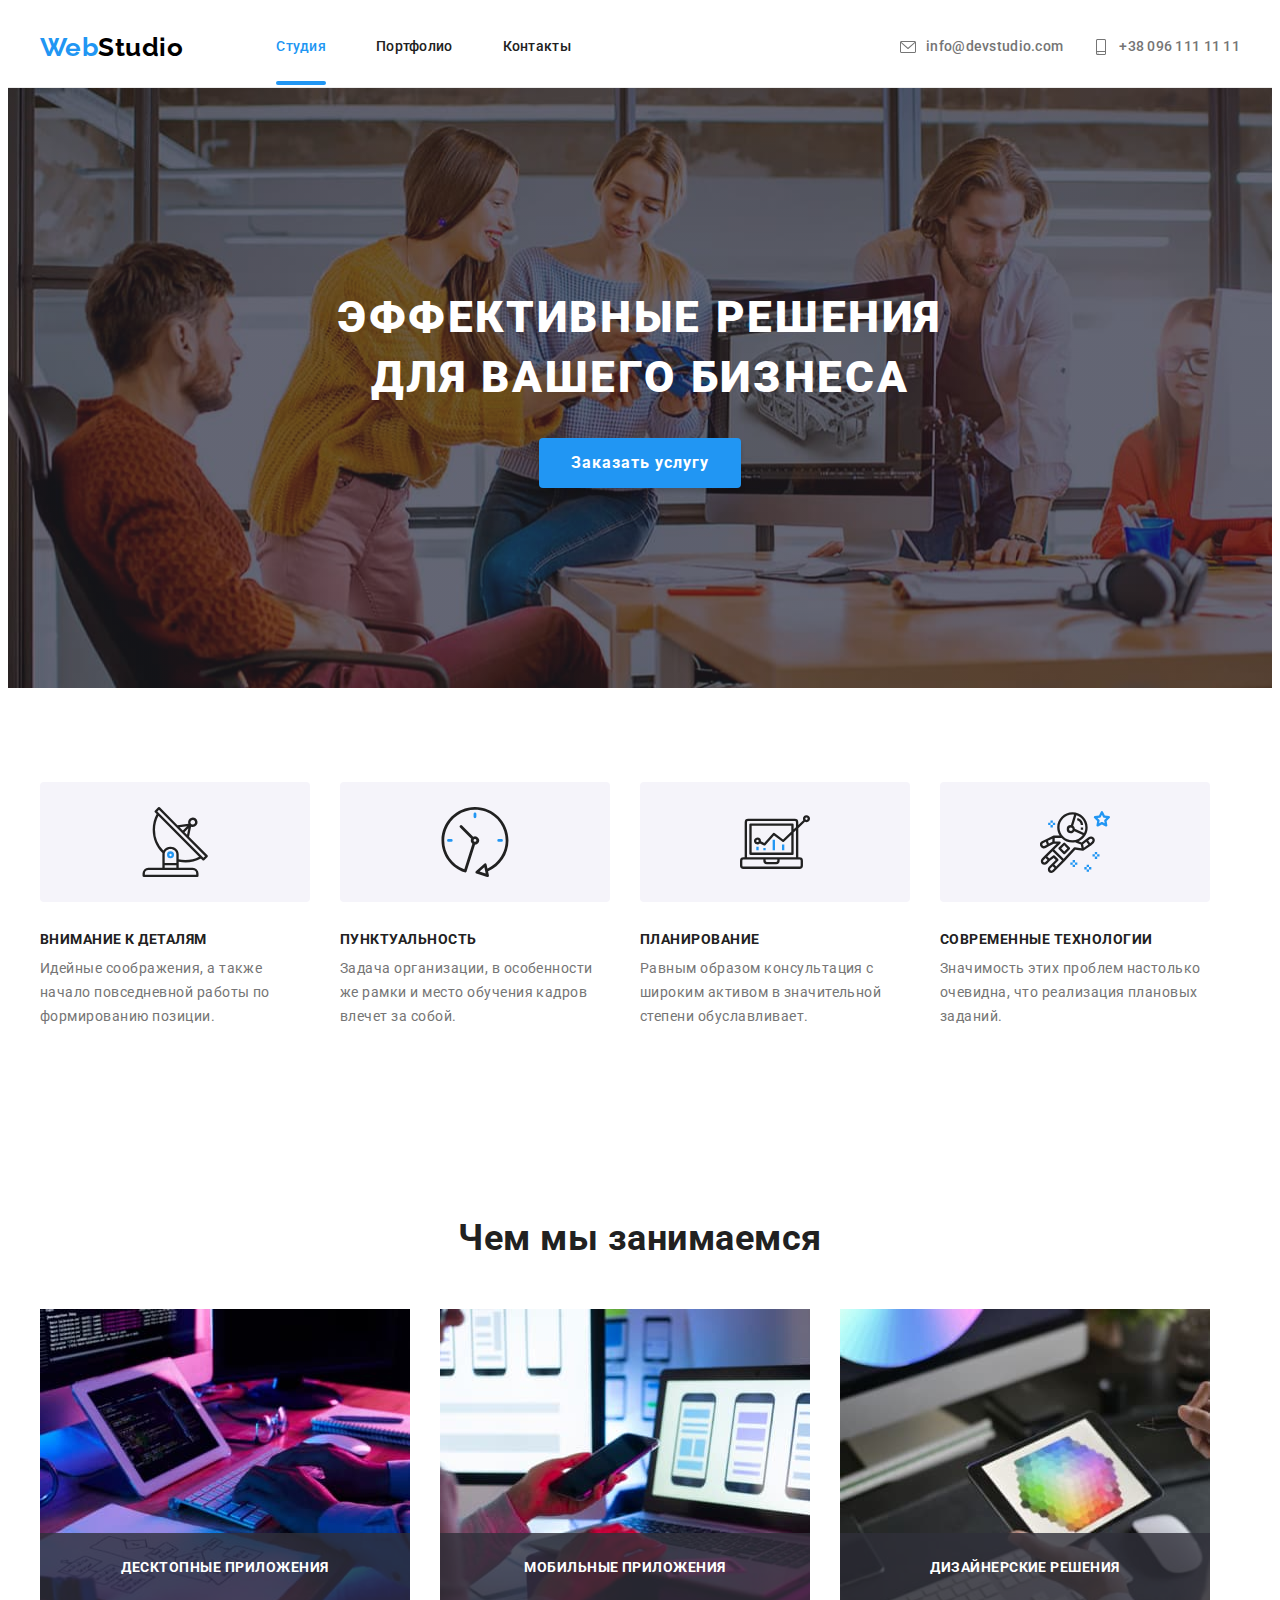
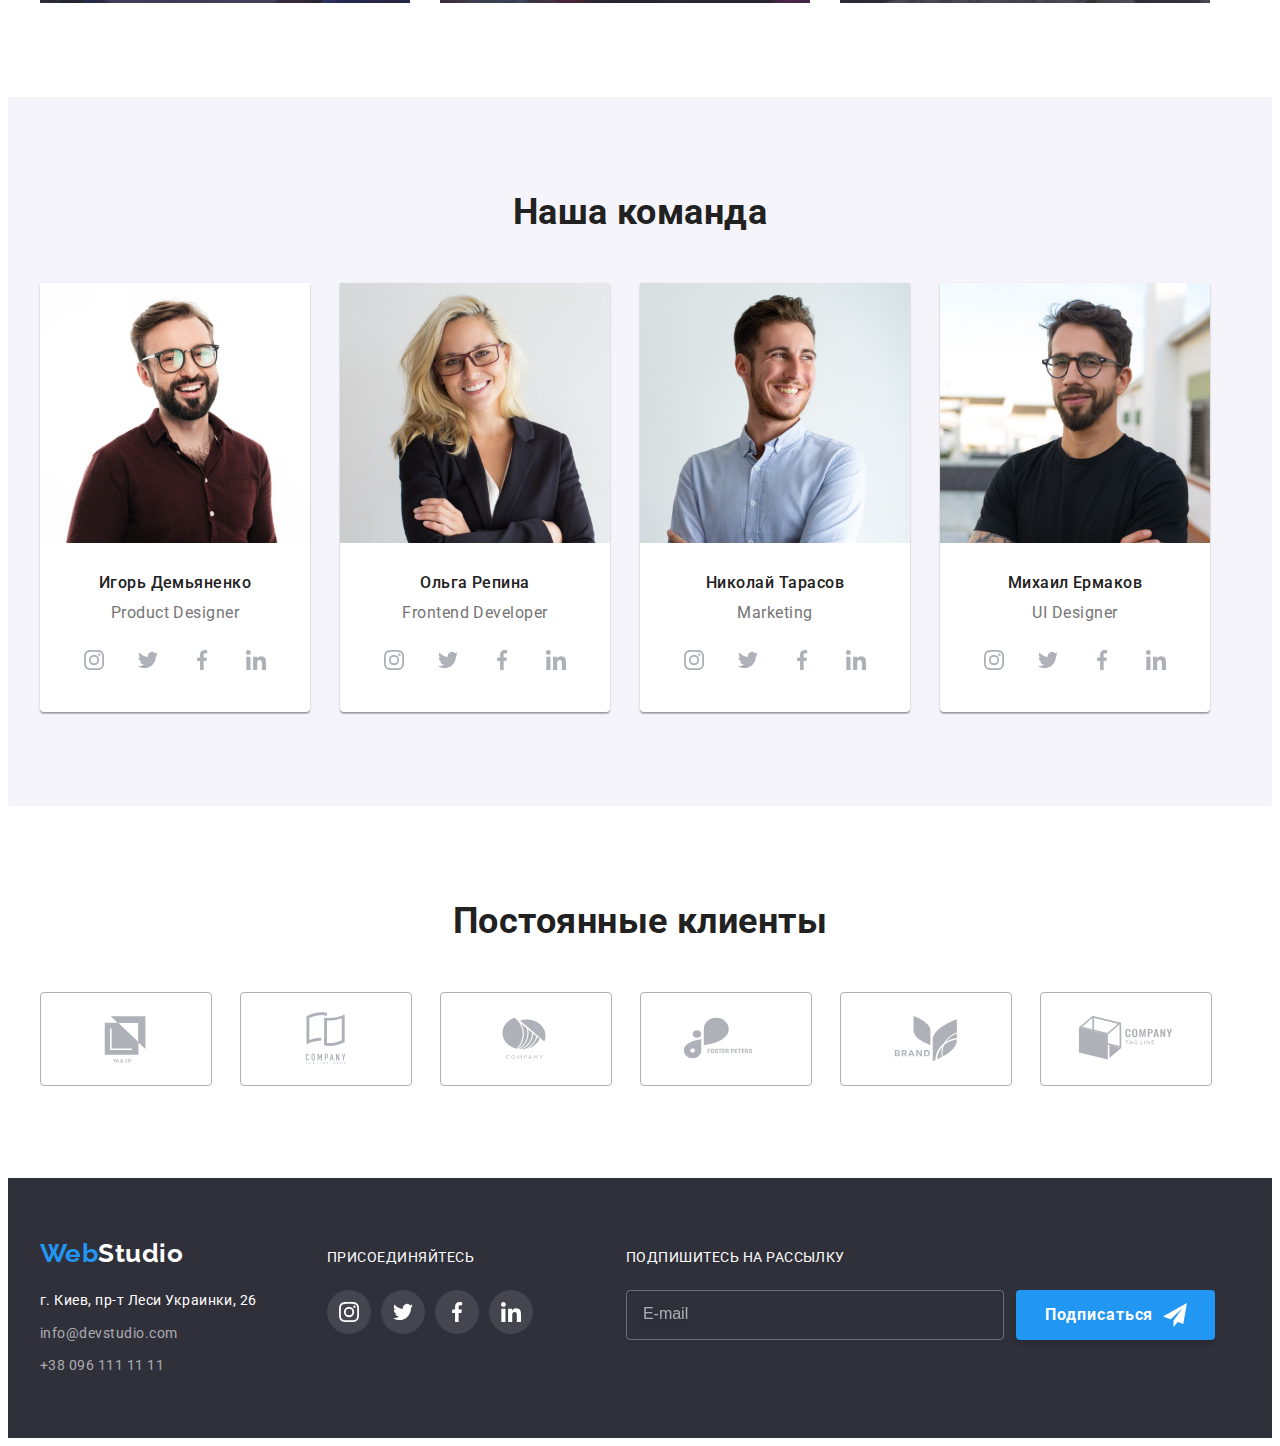
==== commit 7eafb8ca: "bem footer" ====
--- a/index.html
+++ b/index.html
@@ -19,8 +19,8 @@
 <body>
     <!--Шапка сайта-->
     <header class="page-header">
-        <nav class="container navigation">
-            <a href="" class="link navigation__logo logo">Web<span class="navigation__text">Studio</span></a>
+        <nav class="container page-header__nav">
+            <a href="" class="link logo page-header__logo">Web<span class="logo__text">Studio</span></a>
             <ul class="site-nav">
                 <li class="site-nav__item item"><a href="" class="site-nav__link link current">Студия</a></li>
                 <li class="site-nav__item item"><a href="./portfolio.html" class="site-nav__link link">Портфолио</a></li>
@@ -46,51 +46,51 @@
             <!--Герой-->
             <section class="hero">
                 <div class="container">
-                    <h1 class="hero-title">Эффективные решения для вашего бизнеса</h1>
-                    <button data-modal-open class="btn primary">Заказать услугу</button>
+                    <h1 class="hero__title">Эффективные решения для вашего бизнеса</h1>
+                    <button data-modal-open class="btn btn__primary">Заказать услугу</button>
                     <div data-modal class="backdrop is-hidden">
                         <div class="modal">
                             <form class="form">
-                                <button data-modal-close class="btn-close">
+                                <button data-modal-close class="btn__close">
                                     <svg width="18" height="18">
                                         <use href="./images/icons.svg#close"></use>
                                     </svg>
                                 </button>
-                                <b class="form-title">Оставьте свои данные, мы вам перезвоним</b>
-                                    <div class="form-container">
-                                        <div class="form-field">
-                                            <label for="name" class="form-label">Имя</label>
-                                            <input type="text" name="name" id="name" class="form-input" autofocus />
-                                            <svg class="form-icon" width="18" height="18">
+                                <b class="form__title">Оставьте свои данные, мы вам перезвоним</b>
+                                    <div class="form__container">
+                                        <div class="form__field">
+                                            <label for="name" class="form__label">Имя</label>
+                                            <input type="text" name="name" id="name" class="form__input" autofocus />
+                                            <svg class="form__icon" width="18" height="18">
                                                 <use href="./images/icons.svg#icon-person-form"></use>
                                             </svg>
                                         </div>
-                                        <div class="form-field">
-                                            <label for="tel" class="form-label">Телефон</label>
-                                            <input type="tel" name="tel" id="tel" class="form-input" />
-                                            <svg class="form-icon" width="18" height="18">
+                                        <div class="form__field">
+                                            <label for="tel" class="form__label">Телефон</label>
+                                            <input type="tel" name="tel" id="tel" class="form__input" />
+                                            <svg class="form__icon" width="18" height="18">
                                                 <use href="./images/icons.svg#icon-phone-form"></use>
                                             </svg>
                                         </div>
-                                        <div class="form-field">
-                                            <label for="mail" class="form-label">Почта</label>
-                                            <input type="email" name="mail" id="mail" class="form-input" />
-                                            <svg class="form-icon" width="18" height="18">
+                                        <div class="form__field">
+                                            <label for="mail" class="form__label">Почта</label>
+                                            <input type="email" name="mail" id="mail" class="form__input" />
+                                            <svg class="form__icon" width="18" height="18">
                                                 <use href="./images/icons.svg#icon-email-form"></use>
                                             </svg>
                                         </div>
-                                        <div class="form-field">
-                                            <label for="comment" class="form-label">Комментарий</label>
-                                            <textarea name="comment" id="comment" rows="5" class="form-input form-comment" placeholder="Введите текст"></textarea>
+                                        <div class="form__field">
+                                            <label for="comment" class="form__label">Комментарий</label>
+                                            <textarea name="comment" id="comment" rows="5" class="form__input form__input--placing" placeholder="Введите текст"></textarea>
                                         </div>
                                     </div>
-                                        <label class="checkbox-label">
-                                            <input type="checkbox" name="policy" class="checkbox">
-                                            <span class="icon"></span>
+                                        <label class="checkbox">
+                                            <input type="checkbox" name="policy" class="checkbox__input">
+                                            <span class="checkbox__icon"></span>
                                         Соглашаюсь с рассылкой и принимаю 
-                                        <a href="" class="link link-contract">Условия договора</a>
+                                        <a href="" class="link checkbox__agreement">Условия договора</a>
                                         </label>
-                                <button type="submit" class="btn btn-form">Отправить</button>
+                                <button type="submit" class="btn form__btn">Отправить</button>
                             </form>
                         </div>
                     </div>
@@ -98,70 +98,70 @@
             </section>
         
                 <!--Наши преимущества-->
-                <section class="section section-feature">
+                <section class="section feature">
                     <div class="container">
-                        <h2 class="section-title visually-hidden">Наши преимущества</h2>
+                        <h2 class="section__title visually-hidden">Наши преимущества</h2>
                         <!--Визуально спрячется-->
-                        <ul class="feature-list">
-                            <li class="item list-item">
-                                <div class="icons-feature">
+                        <ul class="feature__list">
+                            <li class="item feature__item">
+                                <div class="feature__icons">
                                     <svg width="70" height="70">
                                         <use href="./images/icons.svg#antenna"></use>
                                     </svg>
                                 </div>
-                                <h3 class="feature-title">Внимание к деталям</h3>
-                                <p class="title">Идейные соображения, а также начало повседневной работы по формированию позиции.</p>
-                            </li>
-                            <li class="item list-item">
-                                <div class="icons-feature">
+                                <h3 class="feature__title">Внимание к деталям</h3>
+                                <p class="feature__description">Идейные соображения, а также начало повседневной работы по формированию позиции.</p>
+                            </li>
+                            <li class="item feature__item">
+                                <div class="feature__icons">
                                     <svg width="70" height="70">
                                         <use href="./images/icons.svg#clock"></use>
                                     </svg>
                                 </div>
-                                <h3 class="feature-title">Пунктуальность</h3>
-                                <p class="title">Задача организации, в особенности же рамки и место обучения кадров влечет за собой.</p>
-                            </li>
-                            <li class="item list-item">
-                                <div class="icons-feature">
+                                <h3 class="feature__title">Пунктуальность</h3>
+                                <p class="feature__description">Задача организации, в особенности же рамки и место обучения кадров влечет за собой.</p>
+                            </li>
+                            <li class="item feature__item">
+                                <div class="feature__icons">
                                     <svg width="70" height="70">
                                         <use href="./images/icons.svg#diagram"></use>
                                     </svg>
                                 </div>
-                                <h3 class="feature-title">Планирование</h3>
-                                <p class="title">Равным образом консультация с широким активом в значительной степени обуславливает.</p>
-                            </li>
-                            <li class="item list-item">
-                                <div class="icons-feature">
+                                <h3 class="feature__title">Планирование</h3>
+                                <p class="feature__description">Равным образом консультация с широким активом в значительной степени обуславливает.</p>
+                            </li>
+                            <li class="item feature__item">
+                                <div class="feature__icons">
                                     <svg width="70" height="70">
                                         <use href="./images/icons.svg#astronaut"></use>
                                     </svg>
                                 </div>
-                                <h3 class="feature-title">Современные технологии</h3>
-                                <p class="title">Значимость этих проблем настолько очевидна, что реализация плановых заданий.</p>
+                                <h3 class="feature__title">Современные технологии</h3>
+                                <p class="feature__description">Значимость этих проблем настолько очевидна, что реализация плановых заданий.</p>
                             </li>
                         </ul>
                     </div>
                 </section>
                 
                 <!--Чем мы занимаемся-->
-                <section class="section section-work">
+                <section class="section">
                     <div class="container">
-                        <h2 class="section-title">Чем мы занимаемся</h2>
-                        <ul class="photo-work">
-                            <li class="item">
-                                <img class="card-image no-gap" src="./images/general/box1.jpg" 
+                        <h2 class="section__title">Чем мы занимаемся</h2>
+                        <ul class="work">
+                            <li class="item work__item">
+                                <img class="work__image no-gap" src="./images/general/box1.jpg" 
                                     alt="фото написания программного кода" width="370" height="294">
-                                <p class="case-title">Десктопные приложения</p>
-                            </li>
-                            <li class="item">
-                                <img class="card-image no-gap" src="./images/general/box2.jpg" 
+                                <p class="work__title">Десктопные приложения</p>
+                            </li>
+                            <li class="item work__item">
+                                <img class="work__image no-gap" src="./images/general/box2.jpg" 
                                     alt="фото с телефоном в руке" width="370" height="294">
-                                <p class="case-title">Мобильные приложения</p>
-                            </li>
-                            <li class="item">
-                                <img class="card-image no-gap" src="./images/general/box3.jpg" 
+                                <p class="work__title">Мобильные приложения</p>
+                            </li>
+                            <li class="item work__item">
+                                <img class="work__image no-gap" src="./images/general/box3.jpg" 
                                     alt="фото планшета с цветовой палитрой" width="370" height="294">
-                                <p class="case-title">Дизайнерские решения</p>
+                                <p class="work__title">Дизайнерские решения</p>
                             </li>
                         </ul>
                     </div>
@@ -170,43 +170,43 @@
                 <!--Наша команда-->
                 <section class="section team">
                     <div class="container">
-                        <h2 class="section-title team">Наша команда</h2>
-                        <ul class="team-list">
-                            <li class="item card-team">
+                        <h2 class="section__title">Наша команда</h2>
+                        <ul class="team__list">
+                            <li class="item card">
                                 <img src="./images/general/demyanenko.jpg" alt="фото Игоря Демьяненко" width="270" height="260"
-                                    class="team-foto">
-                                <div class="title-in-card">
-                                    <h3 class="team-name">Игорь Демьяненко</h3>
-                                    <p class="title">Product Designer</p>
-                                    <ul class="social item">
-                                        <li class="social-item">
+                                    class="card__photo">
+                                <div class="card__header">
+                                    <h3 class="card__name">Игорь Демьяненко</h3>
+                                    <p class="card__title">Product Designer</p>
+                                    <ul class="social">
+                                        <li class="item social__item">
                                             <a href="" target="_blank" rel="noopener noreferrer" 
-                                            class="social-network link" aria-label="иконка instagram">
-                                                <svg class="socials-icon" width="20" height="20">
+                                            class="link social__network social__network--color" aria-label="иконка instagram">
+                                                <svg class="social__icon" width="20" height="20">
                                                     <use href="./images/icons.svg#instagram"></use>
                                                 </svg>
                                             </a>
                                         </li>
-                                        <li class="social-item">
+                                        <li class="item social__item">
                                             <a href="" target="_blank" rel="noopener noreferrer" 
-                                            class="social-network link" aria-label="иконка twitter">
-                                            <svg class="socials-icon" width="20" height="20">
+                                            class="link social__network social__network--color" aria-label="иконка twitter">
+                                            <svg class="social__icon" width="20" height="20">
                                                 <use href="./images/icons.svg#twitter"></use>
                                             </svg>
                                             </a>
                                         </li>
-                                        <li class="social-item">
+                                        <li class="item social__item">
                                             <a href="" target="_blank" rel="noopener noreferrer" 
-                                            class="social-network link" aria-label="иконка facebook">
-                                            <svg class="socials-icon" width="20" height="20">
+                                            class="link social__network social__network--color" aria-label="иконка facebook">
+                                            <svg class="social__icon" width="20" height="20">
                                                 <use href="./images/icons.svg#facebook"></use>
                                             </svg>
                                             </a>
                                         </li>
-                                        <li class="social-item">
+                                        <li class="item social__item">
                                             <a href="" target="_blank" rel="noopener noreferrer" 
-                                            class="social-network link" aria-label="иконка linkedin">
-                                            <svg class="socials-icon" width="20" height="20">
+                                            class="link social__network social__network--color" aria-label="иконка linkedin">
+                                            <svg class="social__icon" width="20" height="20">
                                                 <use href="./images/icons.svg#linkedin"></use>
                                             </svg>
                                             </a>
@@ -215,41 +215,41 @@
                                 </div>
                                 
                             </li>
-                            <li class="item card-team">
+                            <li class="item card">
                                 <img src="./images/general/repina.jpg" alt="фото Ольги Репиной" width="270" height="260"
-                                    class="team-foto">
-                                <div class="title-in-card">
-                                    <h3 class="team-name">Ольга Репина</h3>
-                                    <p class="title">Frontend Developer</p>
-                                    <ul class="social item">
-                                        <li class="social-item">
-                                            <a href="" target="_blank" rel="noopener noreferrer" 
-                                            class="social-network link" aria-label="иконка instagram">
-                                                <svg class="socials-icon" width="20" height="20">
+                                    class="card__photo">
+                                <div class="card__header">
+                                    <h3 class="card__name">Ольга Репина</h3>
+                                    <p class="card__title">Frontend Developer</p>
+                                    <ul class="social">
+                                        <li class="item social__item">
+                                            <a href="" target="_blank" rel="noopener noreferrer" class="link social__network social__network--color"
+                                                aria-label="иконка instagram">
+                                                <svg class="social__icon" width="20" height="20">
                                                     <use href="./images/icons.svg#instagram"></use>
                                                 </svg>
                                             </a>
                                         </li>
-                                        <li class="social-item">
-                                            <a href="" target="_blank" rel="noopener noreferrer" 
-                                            class="social-network link" aria-label="иконка twitter">
-                                                <svg class="socials-icon" width="20" height="20">
+                                        <li class="item social__item">
+                                            <a href="" target="_blank" rel="noopener noreferrer" class="link social__network social__network--color"
+                                                aria-label="иконка twitter">
+                                                <svg class="social__icon" width="20" height="20">
                                                     <use href="./images/icons.svg#twitter"></use>
                                                 </svg>
                                             </a>
                                         </li>
-                                        <li class="social-item">
-                                            <a href="" target="_blank" rel="noopener noreferrer" 
-                                            class="social-network link" aria-label="иконка facebook">
-                                                <svg class="socials-icon" width="20" height="20">
+                                        <li class="item social__item">
+                                            <a href="" target="_blank" rel="noopener noreferrer" class="link social__network social__network--color"
+                                                aria-label="иконка facebook">
+                                                <svg class="social__icon" width="20" height="20">
                                                     <use href="./images/icons.svg#facebook"></use>
                                                 </svg>
                                             </a>
                                         </li>
-                                        <li class="social-item">
-                                            <a href="" target="_blank" rel="noopener noreferrer" 
-                                            class="social-network link" aria-label="иконка linkedin">
-                                                <svg class="socials-icon" width="20" height="20">
+                                        <li class="item social__item">
+                                            <a href="" target="_blank" rel="noopener noreferrer" class="link social__network social__network--color"
+                                                aria-label="иконка linkedin">
+                                                <svg class="social__icon" width="20" height="20">
                                                     <use href="./images/icons.svg#linkedin"></use>
                                                 </svg>
                                             </a>
@@ -257,41 +257,41 @@
                                     </ul>
                                 </div>
                             </li>
-                            <li class="item card-team">
+                            <li class="item card">
                                 <img src="./images/general/tarasov.jpg" alt="фото Николая Тарасова" width="270" height="260"
-                                    class="team-foto">
-                                <div class="title-in-card">
-                                    <h3 class="team-name">Николай Тарасов</h3>
-                                    <p class="title">Marketing</p>
-                                    <ul class="social item">
-                                        <li class="social-item">
-                                            <a href="" target="_blank" rel="noopener noreferrer" 
-                                            class="social-network link" aria-label="иконка instagram">
-                                                <svg class="socials-icon" width="20" height="20">
+                                    class="card__photo">
+                                <div class="card__header">
+                                    <h3 class="card__name">Николай Тарасов</h3>
+                                    <p class="card__title">Marketing</p>
+                                    <ul class="social">
+                                        <li class="item social__item">
+                                            <a href="" target="_blank" rel="noopener noreferrer" class="link social__network social__network--color"
+                                                aria-label="иконка instagram">
+                                                <svg class="social__icon" width="20" height="20">
                                                     <use href="./images/icons.svg#instagram"></use>
                                                 </svg>
                                             </a>
                                         </li>
-                                        <li class="social-item">
-                                            <a href="" target="_blank" rel="noopener noreferrer" 
-                                            class="social-network link" aria-label="иконка twitter">
-                                                <svg class="socials-icon" width="20" height="20">
+                                        <li class="item social__item">
+                                            <a href="" target="_blank" rel="noopener noreferrer" class="link social__network social__network--color"
+                                                aria-label="иконка twitter">
+                                                <svg class="social__icon" width="20" height="20">
                                                     <use href="./images/icons.svg#twitter"></use>
                                                 </svg>
                                             </a>
                                         </li>
-                                        <li class="social-item">
-                                            <a href="" target="_blank" rel="noopener noreferrer" 
-                                            class="social-network link" aria-label="иконка facebook">
-                                                <svg class="socials-icon" width="20" height="20">
+                                        <li class="item social__item">
+                                            <a href="" target="_blank" rel="noopener noreferrer" class="link social__network social__network--color"
+                                                aria-label="иконка facebook">
+                                                <svg class="social__icon" width="20" height="20">
                                                     <use href="./images/icons.svg#facebook"></use>
                                                 </svg>
                                             </a>
                                         </li>
-                                        <li class="social-item">
-                                            <a href="" target="_blank" rel="noopener noreferrer" 
-                                            class="social-network link" aria-label="иконка linkedin">
-                                                <svg class="socials-icon" width="20" height="20">
+                                        <li class="item social__item">
+                                            <a href="" target="_blank" rel="noopener noreferrer" class="link social__network social__network--color"
+                                                aria-label="иконка linkedin">
+                                                <svg class="social__icon" width="20" height="20">
                                                     <use href="./images/icons.svg#linkedin"></use>
                                                 </svg>
                                             </a>
@@ -299,41 +299,41 @@
                                     </ul>
                                 </div>
                             </li>
-                            <li class="item card-team">
+                            <li class="item card">
                                 <img src="./images/general/ermakov.jpg" alt="фото Михаила Ермакова" width="270" height="260"
-                                    class="team-foto">
-                                <div class="title-in-card">
-                                    <h3 class="team-name">Михаил Ермаков</h3>
-                                    <p class="title">UI Designer</p>
-                                    <ul class="social item">
-                                        <li class="social-item">
-                                            <a href="" target="_blank" rel="noopener noreferrer" 
-                                            class="social-network link" aria-label="иконка instagram">
-                                                <svg class="socials-icon" width="20" height="20">
+                                    class="card__photo">
+                                <div class="card__header">
+                                    <h3 class="card__name">Михаил Ермаков</h3>
+                                    <p class="card__title">UI Designer</p>
+                                    <ul class="social">
+                                        <li class="item social__item">
+                                            <a href="" target="_blank" rel="noopener noreferrer" class="link social__network social__network--color"
+                                                aria-label="иконка instagram">
+                                                <svg class="social__icon" width="20" height="20">
                                                     <use href="./images/icons.svg#instagram"></use>
                                                 </svg>
                                             </a>
                                         </li>
-                                        <li class="social-item">
-                                            <a href="" target="_blank" rel="noopener noreferrer" 
-                                            class="social-network link" aria-label="иконка twitter">
-                                                <svg class="socials-icon" width="20" height="20">
+                                        <li class="item social__item">
+                                            <a href="" target="_blank" rel="noopener noreferrer" class="link social__network social__network--color"
+                                                aria-label="иконка twitter">
+                                                <svg class="social__icon" width="20" height="20">
                                                     <use href="./images/icons.svg#twitter"></use>
                                                 </svg>
                                             </a>
                                         </li>
-                                        <li class="social-item">
-                                            <a href="" target="_blank" rel="noopener noreferrer" 
-                                            class="social-network link" aria-label="иконка facebook">
-                                                <svg class="socials-icon" width="20" height="20">
+                                        <li class="item social__item">
+                                            <a href="" target="_blank" rel="noopener noreferrer" class="link social__network social__network--color"
+                                                aria-label="иконка facebook">
+                                                <svg class="social__icon" width="20" height="20">
                                                     <use href="./images/icons.svg#facebook"></use>
                                                 </svg>
                                             </a>
                                         </li>
-                                        <li class="social-item">
-                                            <a href="" target="_blank" rel="noopener noreferrer" 
-                                            class="social-network link" aria-label="иконка linkedin">
-                                                <svg class="socials-icon" width="20" height="20">
+                                        <li class="item social__item">
+                                            <a href="" target="_blank" rel="noopener noreferrer" class="link social__network social__network--color"
+                                                aria-label="иконка linkedin">
+                                                <svg class="social__icon" width="20" height="20">
                                                     <use href="./images/icons.svg#linkedin"></use>
                                                 </svg>
                                             </a>
@@ -348,52 +348,52 @@
                 <!--Постоянные клиенты-->
                 <section class="section">
                     <div class="container">
-                        <h2 class="section-title">Постоянные клиенты</h2>
-                        <ul class="item client">
-                            <li class="item-company">
-                                <a href="" target="_blank" rel="noopener noreferrer" 
-                                class="logo-company link" aria-label="логотип Ya&Co">
-                                <svg class="socials-icon" width="106" height="60">
+                        <h2 class="section__title">Постоянные клиенты</h2>
+                        <ul class="company">
+                            <li class="item company__item">
+                                <a href="" target="_blank" rel="noopener noreferrer" 
+                                class="company__logo link" aria-label="логотип Ya&Co">
+                                <svg class="company__icon" width="106" height="60">
                                     <use href="./images/icons.svg#Logo1"></use>
                                 </svg>
                                 </a>
                             </li>
-                            <li class="item-company">
-                                <a href="" target="_blank" rel="noopener noreferrer" 
-                                class="logo-company link" aria-label="логотип TaglineHere">
-                                <svg class="socials-icon" width="106" height="60">
+                            <li class="item company__item">
+                                <a href="" target="_blank" rel="noopener noreferrer" 
+                                class="company__logo link" aria-label="логотип TaglineHere">
+                                <svg class="company__icon" width="106" height="60">
                                     <use href="./images/icons.svg#Logo2"></use>
                                 </svg>
                                 </a>
                             </li>
-                            <li class="item-company">
-                                <a href="" target="_blank" rel="noopener noreferrer" 
-                                class="logo-company link" aria-label="логотип Company">
-                                <svg class="socials-icon" width="106" height="60">
+                            <li class="item company__item">
+                                <a href="" target="_blank" rel="noopener noreferrer" 
+                                class="company__logo link" aria-label="логотип Company">
+                                <svg class="company__icon" width="106" height="60">
                                     <use href="./images/icons.svg#Logo3"></use>
                                 </svg>
                                 </a>
                             </li>
-                            <li class="item-company">
-                                <a href="" target="_blank" rel="noopener noreferrer" 
-                                class="logo-company link" aria-label="логотип FosterPeters">
-                                <svg class="socials-icon" width="106" height="60">
+                            <li class="item company__item">
+                                <a href="" target="_blank" rel="noopener noreferrer" 
+                                class="company__logo link" aria-label="логотип FosterPeters">
+                                <svg class="company__icon" width="106" height="60">
                                     <use href="./images/icons.svg#Logo4"></use>
                                 </svg>
                                 </a>
                             </li>
-                            <li class="item-company">
-                                <a href="" target="_blank" rel="noopener noreferrer" 
-                                class="logo-company link" aria-label="логотип Brand">
-                                <svg class="socials-icon" width="106" height="60">
+                            <li class="item company__item">
+                                <a href="" target="_blank" rel="noopener noreferrer" 
+                                class="company__logo link" aria-label="логотип Brand">
+                                <svg class="company__icon" width="106" height="60">
                                     <use href="./images/icons.svg#Logo5"></use>
                                 </svg>
                                 </a>
                             </li>
-                            <li class="item-company">
-                                <a href="" target="_blank" rel="noopener noreferrer" 
-                                class="logo-company link" aria-label="логотип TagLine">
-                                <svg class="socials-icon" width="106" height="60">
+                            <li class="item company__item">
+                                <a href="" target="_blank" rel="noopener noreferrer" 
+                                class="company__logo link" aria-label="логотип TagLine">
+                                <svg class="company__icon" width="106" height="60">
                                     <use href="./images/icons.svg#Logo6"></use>
                                 </svg>
                                 </a>
@@ -406,49 +406,49 @@
     
     <!--Футер-->
     <footer class="page-footer">
-        <div class="container container-footer">
-            <div class="logo-distance">
-                <a href="" class="link logo logo-footer">Web<span class="accent-footer">Studio</span></a>
-                <address class="footer-bottom item-distance">
+        <div class="container page-footer__container">
+            <div class="page-footer--start">
+                <a href="" class="link logo page-footer__logo">Web<span class="logo__text--accent">Studio</span></a>
+                <address class="page-footer--bottom">
                     г. Киев, пр-т Леси Украинки, 26<br />
                 </address>
             
-                <ul class="connection-footer link">
-                    <li class="item list-distance"><a href="mailto:info@devstudio.com" class="link">info@devstudio.com</a></li>
-                    <li class="item list-distance"><a href="tel:+380961111111" class="link">+38 096 111 11 11</a></li>
+                <ul class="connection-footer">
+                    <li class="item connection-footer__item"><a href="mailto:info@devstudio.com" class="link connection-footer__link">info@devstudio.com</a></li>
+                    <li class="item connection-footer__item"><a href="tel:+380961111111" class="link connection-footer__link">+38 096 111 11 11</a></li>
                 </ul>
             </div>
             <div>
-                <p class="feature-title text-white">присоединяйтесь</p>
-                <ul class="social item">
-                    <li class="social-item">
-                        <a href="" target="_blank" rel="noopener noreferrer" 
-                        class="social-network social-footer link" aria-label="иконка instagram">
-                            <svg class="socials-icon" width="20" height="20">
+                <p class="page-footer__title">присоединяйтесь</p>
+                <ul class="social page-footer__social">
+                    <li class="item social__item">
+                        <a href="" target="_blank" rel="noopener noreferrer" class="link social__network social__network--color-footer"
+                            aria-label="иконка instagram">
+                            <svg class="social__icon" width="20" height="20">
                                 <use href="./images/icons.svg#instagram"></use>
                             </svg>
                         </a>
                     </li>
-                    <li class="social-item">
-                        <a href="" target="_blank" rel="noopener noreferrer" 
-                        class="social-network social-footer link" aria-label="иконка twitter">
-                            <svg class="socials-icon" width="20" height="20">
+                    <li class="item social__item">
+                        <a href="" target="_blank" rel="noopener noreferrer" class="link social__network social__network--color-footer"
+                            aria-label="иконка twitter">
+                            <svg class="social__icon" width="20" height="20">
                                 <use href="./images/icons.svg#twitter"></use>
                             </svg>
                         </a>
                     </li>
-                    <li class="social-item">
-                        <a href="" target="_blank" rel="noopener noreferrer" 
-                        class="social-network social-footer link" aria-label="иконка facebook">
-                            <svg class="socials-icon" width="20" height="20">
+                    <li class="item social__item">
+                        <a href="" target="_blank" rel="noopener noreferrer" class="link social__network social__network--color-footer"
+                            aria-label="иконка facebook">
+                            <svg class="social__icon" width="20" height="20">
                                 <use href="./images/icons.svg#facebook"></use>
                             </svg>
                         </a>
                     </li>
-                    <li class="social-item">
-                        <a href="" target="_blank" rel="noopener noreferrer" 
-                        class="social-network social-footer link" aria-label="иконка linkedin">
-                            <svg class="socials-icon" width="20" height="20">
+                    <li class="item social__item">
+                        <a href="" target="_blank" rel="noopener noreferrer" class="link social__network social__network--color-footer"
+                            aria-label="иконка linkedin">
+                            <svg class="social__icon" width="20" height="20">
                                 <use href="./images/icons.svg#linkedin"></use>
                             </svg>
                         </a>
@@ -456,12 +456,12 @@
                 </ul>
             </div>
             <div class="send">
-                <p class="feature-title text-white">Подпишитесь на рассылку</p>
-                <form class="form-footer">
-                    <label for="email" class="form-label"></label>
-                    <input type="email" name="mail" id="email" class="form-input-footer" placeholder="E-mail"/>
-                    <button type="submit" class="btn btn-send">Подписаться
-                        <svg class="send-icon" width="24" height="24">
+                <p class="page-footer__title">Подпишитесь на рассылку</p>
+                <form class="send__form">
+                    <label for="email" class="form__label"></label>
+                    <input type="email" name="mail" id="email" class="send__input" placeholder="E-mail"/>
+                    <button type="submit" class="btn send__btn">Подписаться
+                        <svg class="send__icon" width="24" height="24">
                             <use href="./images/icons.svg#icon-send"></use>
                         </svg>
                     </button>
--- a/css/styles.css
+++ b/css/styles.css
@@ -41,12 +41,12 @@
     margin-right: auto;
 }
 
-/*Page header*/
+/* Page header */
 .page-header {
     position: relative;
     border-bottom: 1px solid #ECECEC;
 }
-.navigation {
+.page-header__nav {
     display: flex;
     align-items: center;
 }
@@ -134,31 +134,20 @@
     font-size: 26px;
     line-height: 1.19;
 }
-.navigation__text {
+.logo__text {
     color: var(--black-text-color);
 }
-.navigation__logo {
+.logo__text--accent {
+    color: var(--white-text-color);
+}
+.page-header__logo {
     display: inline-block;
     margin-right: 93px;
     padding-top: 24px;
     padding-bottom: 24px;
 }
 
-/*Section*/
-.section {
-    padding-top: 94px;
-    padding-bottom: 94px;
-}
-.section-title {
-    font-weight: 700;
-    font-size: 36px;
-    line-height: 1.17;
-    text-align: center;
-
-    margin-bottom: 50px;
-}
-
-/*Hero*/
+/* Hero */
 .hero {
     color: var(--primary-bg-color);
     max-width: 1600px;
@@ -167,12 +156,12 @@
     background-image: linear-gradient(to right, rgba(47, 48, 58, 0.4), rgba(47, 48, 58, 0.4)),url(../images/hero-photo.jpg);
     
     background-color: var(--accent-bg-color);
-    
+
     text-align: center;
     padding-top: 200px;
     padding-bottom: 200px;
 }
-.hero-title {
+.hero__title {
     font-weight: 900;
     font-size: 44px;
     line-height: 1.36;
@@ -200,18 +189,19 @@
 
     transition: background-color 250ms cubic-bezier(0.4, 0, 0.2, 1);
 }
-.btn.primary {
+.btn__primary {
     padding: 10px 32px;
 }
 .btn:hover,
 .btn:focus {
     background-color: #188CE8;
 }
+
+/* Модальное окно */
 .backdrop.is-hidden {
     visibility: hidden;
     opacity: 0;
     pointer-events: none;
-
 }
 .backdrop {
     position: fixed;
@@ -243,7 +233,132 @@
     justify-content: flex-end;
 }
 
-.btn-close {
+/* Стилизация формы модального окна */
+.form {
+    width: 528px;
+    color: var(--primary-text-color);
+    padding: 40px;
+    background: var(--primary-bg-color);
+    box-shadow: 0px 1px 3px rgba(0, 0, 0, 0.12), 0px 1px 1px rgba(0, 0, 0, 0.14), 0px 2px 1px rgba(0, 0, 0, 0.2);
+    border-radius: 4px;
+}
+
+.form__title {
+    font-weight: 700;
+    font-size: 20px;
+    line-height: 1.15;
+    text-align: center;
+}
+
+.form__container {
+    margin-top: 12px;
+    margin-bottom: 20px;
+}
+.form__container .form__field {
+    display: flex;
+    flex-direction: column;
+    text-align: left;
+    position: relative;
+}
+.form__container .form__field:not(:last-child) {
+    margin-bottom: 10px;
+}
+
+.form__label {
+    margin-bottom: 4px;
+
+    font-size: 12px;
+    line-height: 1.17;
+    letter-spacing: 0.01em;
+
+    color: var(--title-text-color);
+}
+
+.form__input {
+    padding-top: 11px;
+    padding-bottom: 11px;
+    padding-left: 42px;
+
+    border: 1px solid rgba(33, 33, 33, 0.2);
+    border-radius: 4px;
+
+    transition: fill 250ms cubic-bezier(0.4, 0, 0.2, 1),
+        border 250ms cubic-bezier(0.4, 0, 0.2, 1);
+}
+.form__input:focus {
+    outline: none;
+    border: 1px solid #2196F3;
+    cursor: pointer;
+}
+.form__input:focus~.form__icon {
+    fill: #2196F3;
+}
+.form__input--placing {
+    padding: 12px 16px;
+    resize: none;
+}
+.form__input::placeholder {
+    font-size: 12px;
+    line-height: 1.17;
+    letter-spacing: 0.01em;
+
+    color: rgba(117, 117, 117, 0.5);
+}
+.form__icon {
+    position: absolute;
+    bottom: 11px;
+    left: 12px;
+}
+
+.checkbox {
+    font-size: 14px;
+    line-height: 1.71;
+
+    color: var(--title-text-color);
+    display: flex;
+    align-items: center;
+    justify-content: center;
+}
+.checkbox__input {
+    position: absolute;
+    width: 1px;
+    height: 1px;
+    margin: -1px;
+    border: 0;
+    padding: 0;
+    white-space: nowrap;
+    clip-path: inset(100%);
+    clip: rect(0 0 0 0);
+    overflow: hidden;
+}
+.checkbox__icon {
+    display: inline-block;
+    width: 16px;
+    height: 15px;
+    margin-right: 7px;
+    border: 2px solid #212121;
+    border-radius: 2px;
+}
+.checkbox__input:checked+.checkbox__icon {
+    border-color: transparent;
+    background-color: #2196F3;
+    background-image: url(../images/icon-checkbox.svg);
+    background-size: contain;
+    background-origin: border-box;
+}
+.checkbox__input:focus+.checkbox__icon {
+    border-color: #2196F3;
+}
+
+.form__btn {
+    margin-top: 30px;
+    padding-top: 10px;
+    padding-bottom: 10px;
+    padding-left: 56px;
+    padding-right: 55px;
+}
+
+.btn__close {
     display: flex;
     justify-content: center;
     align-items: center;
@@ -261,37 +376,61 @@
 
     transition: fill 250ms cubic-bezier(0.4, 0, 0.2, 1);
 }
-
-
-/*Features*/
+.btn__close:hover,
+.btn__close:focus {
+    fill: var(--btn-bg-color);
+    outline: none;
+}
+
+.checkbox__agreement {
+    text-decoration-line: underline;
+    color: #2196F3;
+    padding-left: 4px;
+}
+
+/*Section*/
+.section {
+    padding-top: 94px;
+    padding-bottom: 94px;
+}
+.section__title {
+    font-weight: 700;
+    font-size: 36px;
+    line-height: 1.17;
+    text-align: center;
+
+    margin-bottom: 50px;
+}
+
+/* Features */
 .section-feature {
     padding-bottom: 0;
 }
-.feature-list {
-    display: flex;
-}
-.feature-list .item:not(:last-child) {
+.feature__list {
+    display: flex;
+}
+.feature__item:not(:last-child) {
     margin-right: 30px;
 }
-.feature-list .item {
+.feature__item {
     width: 270px;
 }
-.feature-list .feature-title {
+.feature__list .feature__title {
     font-weight: 700;
     font-size: 14px;
     line-height: 1.14;
     text-transform: uppercase;
 }
-.feature-list .title {
+.feature__description {
     color: var(--title-text-color);
    
     font-size: 14px;
     line-height: 1.71;
 }
-.feature-title {
+.feature__title {
     margin-bottom: 10px;
 }
-.icons-feature {
+.feature__icons {
     display: flex;
     height: 120px;
     background-color: var(--title-bg-color);
@@ -314,23 +453,22 @@
     overflow: hidden;
 }
 
-/*Work*/
-.photo-work {
-    display: flex;
-}
-.photo-work .item:not(:last-child) {
+/* Work */
+.work {
+    display: flex;
+}
+.work__item:not(:last-child) {
     margin-right: 30px;
 }
-.card-image.no-gap {
+.work__image.no-gap {
     display: block;
     max-width: 100%;
     height: auto;
 }
-.photo-work .item{
+.work__item {
     position: relative;
 }
-
-.case-title {
+.work__title {
     position: absolute;
     content: "";
     padding-top: 27px;
@@ -349,81 +487,217 @@
     background-color: #2F303ACC;
 }
 
-/*Team*/
-.team-list {
-    display: flex;
-}
-.card-team:not(:last-child) {
+/* Team */
+.team {
+    background-color: var(--title-bg-color);
+}
+.team__list {
+    display: flex;
+}
+.card:not(:last-child) {
     margin-right: 30px;
 }
-.title-in-card {
-   padding-top: 30px;
-   padding-bottom: 30px; 
-}
-.card-team {
+.card {
     background-color: var(--primary-bg-color);
     box-shadow: 0px 1px 3px rgba(0, 0, 0, 0.12),
     0px 1px 1px rgba(0, 0, 0, 0.14),
     0px 2px 1px rgba(0, 0, 0, 0.2);
     border-radius: 0px 0px 4px 4px;
 }
-.team-name {
+.card__photo {
+    display: block;
+    max-width: 100%;
+    height: auto;
+}
+.card__header {
+    padding-top: 30px;
+    padding-bottom: 30px;
+}
+.card__name {
     font-weight: 500;
     font-size: 16px;
     line-height: 1.19;
     text-align: center;
     padding-bottom: 10px;
 }
-.team-list .title {
-    color: var(--title-text-color);
+.card__title {
+   color: var(--title-text-color);
     
     font-size: 16px;
     line-height: 1.19;
     text-align: center;
     margin-bottom: 16px;
 }
-.section.team {
-    background-color: var(--title-bg-color);
-}
-.team-foto {
-    display: block;
-    max-width: 100%;
-    height: auto;
-}
+
+/* Иконки соцсетей */
 .social {
     display: flex;
     justify-content: center;
     align-items: center;
 }
-
-.social-item:not(:last-child) {
+.social__item:not(:last-child) {
     margin-right: 10px;
 }
 
-.social-network {
+.social__network {
     display: flex;
     width: 44px;
     height: 44px;
     border-radius: 50%;
     justify-content: center;
     align-items: center;
-}
-.social-item .social-network {
+    
+}
+.social__network--color {
     color: var(--network-text-color);
     background-color: var(--white-text-color);
     transition: color 250ms cubic-bezier(0.4, 0, 0.2, 1),
     background-color 250ms cubic-bezier(0.4, 0, 0.2, 1);
 }
-.social-network:hover,
-.social-network:focus {
+.social__network--color-footer {
+    color: var(--white-text-color);
+    background-color: rgba(255, 255, 255, 0.1);
+    transition: background-color 250ms cubic-bezier(0.4, 0, 0.2, 1);
+}
+.social__network--color:hover,
+.social__network--color:focus {
     background-color: var(--btn-bg-color);
     color: var(--white-text-color);
 }
-.socials-icon {
+.social__network--color-footer:hover,
+.social__network--color-footer:focus {
+    background-color: var(--btn-bg-color);
+}
+.social__icon {
     fill: currentColor;
 }
 
-/*Portfolio*/
+/* Regular customers */
+.company {
+    display: flex;
+}
+.company__item {
+    width: 170px;
+    height: 92px;
+}
+.company__item:not(:last-child) {
+    margin-right: 30px;
+}
+.company__logo {
+    display: flex;
+    width: 100%;
+    height: 100%;
+    justify-content: center;
+    align-items: center;
+    color: #AFB1B8;
+    border: 1px solid #AFB1B8;
+    border-radius: 4px;
+
+    transition: color 250ms cubic-bezier(0.4, 0, 0.2, 1),
+        border 250ms cubic-bezier(0.4, 0, 0.2, 1);
+}
+.company__logo:hover,
+.company__logo:focus {
+    border: 1px solid #2196F3;
+    color: #2196F3;
+}
+.company__icon {
+    fill: currentColor;
+}
+
+/* Page Footer */
+.page-footer {
+    background-color: var(--accent-bg-color);
+    font-weight: 400;
+    font-size: 14px;
+    line-height: 1.71;
+    padding-top: 60px;
+    padding-bottom: 60px;
+}
+.page-footer__container {
+    display: flex;
+    align-items: baseline;
+}
+.page-footer--start {
+    margin-right: 70px;
+}
+.page-footer--bottom {
+    color: var(--white-text-color);
+    font-style: inherit;
+    margin-bottom: 9px;
+}
+
+.page-footer__logo {
+    display: inline-block;
+    margin-bottom: 20px;
+}
+
+.connection-footer__link {
+    color: var(--white-transparency);
+    transition: color 250ms cubic-bezier(0.4, 0, 0.2, 1);
+}
+.connection-footer__link:hover,
+.connection-footer__link:focus {
+    color: var(--accent-text-color);
+}
+
+.connection-footer__item:not(:last-child) {
+    margin-bottom: 9px;
+}
+.page-footer__title {
+    text-transform: uppercase;
+    color: var(--white-text-color);
+    margin-bottom: 20px;
+}
+
+.page-footer__social {
+    margin-bottom: 0px;
+}
+
+/*Footer form*/
+.send {
+    margin-left: 93px;
+}
+.send__form {
+    display: flex;
+}
+.send__input {
+    width: 358px;
+    background-color: inherit;
+    border: 1px solid rgba(255, 255, 255, 0.3);
+    filter: drop-shadow(0px 4px 4px rgba(0, 0, 0, 0.15));
+    border-radius: 4px;
+    padding-top: 15px;
+    padding-bottom: 15px;
+    padding-left: 16px;
+}
+.send__input::placeholder {
+    font-size: 16px;
+    line-height: 1.25;
+    color: rgba(255, 255, 255, 0.6);
+}
+.send__input:focus {
+    outline: none;
+    border: 1px solid #2196F3;
+    cursor: pointer;
+}
+.send__icon {
+    fill: var(--white-text-color);
+    margin-left: 10px;
+}
+.send__btn {
+    margin-left: 12px;
+    padding-top: 10px;
+    padding-bottom: 10px;
+    padding-right: 28px;
+    padding-left: 29px;
+    display: flex;
+    text-align: center;
+    align-items: center;
+}
+
+
+/* Portfolio */
 .section-portfolio .portfolio-title {
     color: var(--primary-text-color);
     font-weight: 700;
@@ -431,12 +705,14 @@
     line-height: 2;
     letter-spacing: 0.06em;
 }
+
 .section-portfolio .title {
     color: var(--title-text-color);
-    
+
     font-size: 16px;
     line-height: 1.87;
 }
+
 .collection {
     position: relative;
     overflow: hidden;
@@ -449,7 +725,7 @@
     left: 0;
     width: 100%;
     height: 100%;
-    
+
     display: flex;
     padding: 63px 24px;
     color: var(--white-text-color);
@@ -461,19 +737,22 @@
     line-height: 1.56;
 
     opacity: 0;
-    transform: translateY(100%);
+    transform: translateY(101%);
     transition: transform 250ms cubic-bezier(0.4, 0, 0.2, 1),
-    opacity 250ms cubic-bezier(0.4, 0, 0.2, 1);
-}
+        opacity 250ms cubic-bezier(0.4, 0, 0.2, 1);
+}
+
 .flex-element .link {
     display: block;
     transition: box-shadow 250ms cubic-bezier(0.4, 0, 0.2, 1);
 }
+
 .flex-element .link:hover .collection-list,
 .flex-element .link:focus .collection-list {
     transform: translateY(0);
     opacity: 1;
 }
+
 .flex-element .link:focus,
 .flex-element .link:hover {
     box-shadow: 0px 1px 1px rgba(0, 0, 0, 0.12), 0px 4px 4px rgba(0, 0, 0, 0.06), 1px 4px 6px rgba(0, 0, 0, 0.16);
@@ -485,6 +764,7 @@
     margin-bottom: 50px;
     justify-content: center;
 }
+
 .flex-btn .item:not(:last-child) {
     margin-right: 8px;
 }
@@ -497,7 +777,7 @@
     font-size: 16px;
     line-height: 1.63;
     text-align: center;
-    
+
     display: block;
     padding-top: 6px;
     padding-bottom: 6px;
@@ -506,28 +786,32 @@
     height: 38px;
     border-radius: 4px;
     border: 1px solid transparent;
-    
+
     cursor: pointer;
     transition: color 250ms cubic-bezier(0.4, 0, 0.2, 1),
-    background-color 250ms cubic-bezier(0.4, 0, 0.2, 1),
-    box-shadow 250ms cubic-bezier(0.4, 0, 0.2, 1);
-}
+        background-color 250ms cubic-bezier(0.4, 0, 0.2, 1),
+        box-shadow 250ms cubic-bezier(0.4, 0, 0.2, 1);
+}
+
 .secondary.current {
     color: var(--white-text-color);
     background-color: var(--btn-bg-color);
 }
+
 .secondary:hover,
 .secondary:focus {
     color: var(--white-text-color);
     background-color: var(--btn-bg-color);
     box-shadow: 0px 3px 1px rgba(0, 0, 0, 0.1),
-            0px 1px 2px rgba(0, 0, 0, 0.08),
-            0px 2px 2px rgba(0, 0, 0, 0.12);
-}
+        0px 1px 2px rgba(0, 0, 0, 0.08),
+        0px 2px 2px rgba(0, 0, 0, 0.12);
+}
+
 .flex-container {
     display: flex;
     flex-wrap: wrap;
 }
+
 .flex-element {
     width: 370px;
     margin-right: 30px;
@@ -537,6 +821,7 @@
 .flex-element:nth-child(3n) {
     margin-right: 0px;
 }
+
 .flex-element:nth-last-child(-n+3) {
     margin-bottom: 0px;
 }
@@ -544,6 +829,7 @@
 .portfolio-title {
     margin-bottom: 4px;
 }
+
 .card-title {
     padding-top: 20px;
     padding-left: 24px;
@@ -552,272 +838,4 @@
     border-left: 1px solid var(--border-color);
     border-right: 1px solid var(--border-color);
     border-bottom: 1px solid var(--border-color);
-}
-
-/* Regular customers */
-.client {
-    display: flex;
-}
-
-.item-company {
-    width: 170px;
-    height: 92px;
-}
-.logo-company {
-    display: flex;
-    width: 100%;
-    height: 100%;
-    justify-content: center;
-    align-items: center;
-    color: #AFB1B8;
-    border: 1px solid #AFB1B8;
-    border-radius: 4px;
-
-    transition: color 250ms cubic-bezier(0.4, 0, 0.2, 1),
-    border 250ms cubic-bezier(0.4, 0, 0.2, 1);
-}
-.item-company:not(:last-child) {
-    margin-right: 30px;
-}
-.item-company .socials-icon {
-    fill: currentColor;
-}
-.logo-company:hover,
-.logo-company:focus {
-    border: 1px solid #2196F3;
-    color: #2196F3;
-}
-
-/* Footer bg */
-.page-footer {
-    background-color: var(--accent-bg-color);
-    font-weight: 400;
-    font-size: 14px;
-    line-height: 1.71;
-    padding-top: 60px;
-    padding-bottom: 60px;
-}
-.container-footer {
-    display: flex;
-    align-items: baseline;
-}
-.accent-footer {
-    color: var(--white-text-color);
-}
-.connection-footer .link {
-    color: var(--white-transparency);
-}
-.connection-footer .link:hover,
-.connection-footer .link:focus {
-    color: var(--accent-text-color);
-}
-.footer-bottom {
-    color: var(--white-text-color);
-    font-style: inherit;
-}
-.logo-footer {
-    display: inline-block;
-    margin-bottom: 20px;
-}
-.list-distance:not(:last-child) {
-    margin-bottom: 9px;
-}
-
-.list-social:not(:last-child) {
-    margin-right: 10px;
-}
-
-.text-white {
-    text-transform: uppercase;
-    color: var(--white-text-color);
-    margin-bottom: 20px;
-}
-.logo-distance {
-    margin-right: 70px;
-}
-
-.social-network.social-footer {
-    color: var(--white-text-color);
-    background-color: rgba(255, 255, 255, 0.1);
-}
-
-.social-footer:hover,
-.social-footer:focus {
-    background-color: var(--btn-bg-color);
-}
-.container-footer .social {
-    margin-bottom: 0px;
-}
-
-/*Стилизация формы модального окна*/
-.form {
-    width: 528px;
-    color: var(--primary-text-color);
-    padding: 40px;
-    background: var(--primary-bg-color);
-    box-shadow: 0px 1px 3px rgba(0, 0, 0, 0.12), 0px 1px 1px rgba(0, 0, 0, 0.14), 0px 2px 1px rgba(0, 0, 0, 0.2);
-    border-radius: 4px;
-}
-.form-container {
-    margin-top: 12px;
-    margin-bottom: 20px;
-}
-.form-container .form-field {
-    display: flex;
-    flex-direction: column;
-    text-align: left;
-    position: relative;
-}
-.form-container .form-field:not(:last-child) {
-    margin-bottom: 10px;
-}
-.form-label{
-    margin-bottom: 4px;
-    
-    font-size: 12px;
-    line-height: 1.17;
-    letter-spacing: 0.01em;
-    
-    color: var(--title-text-color);
-}
-.form-input {
-    padding-top: 11px;
-    padding-bottom: 11px;
-    padding-left: 42px;
-
-    border: 1px solid rgba(33, 33, 33, 0.2);
-    border-radius: 4px;
-
-    transition: fill 250ms cubic-bezier(0.4, 0, 0.2, 1),
-    border 250ms cubic-bezier(0.4, 0, 0.2, 1);
-}
-.form-input:focus {
-    outline: none;
-    border: 1px solid #2196F3;
-    cursor: pointer;
-}
-.form-input:focus ~ .form-icon {
-    fill: #2196F3;
-}
-.form-title {
-    font-weight: 700;
-    font-size: 20px;
-    line-height: 1.15;
-    text-align: center;
-}   
-.form-input.form-comment{
-    padding: 12px 16px;
-    resize: none;
-}
-.form-input::placeholder {
-    font-size: 12px;
-    line-height: 1.17;
-    letter-spacing: 0.01em;
-    
-    color: rgba(117, 117, 117, 0.5);
-}
-.checkbox-label {
-    font-size: 14px;
-    line-height: 1.71;
-    
-    color: var(--title-text-color);
-    display: flex;
-    align-items: center;
-    justify-content: center;
-}
-.checkbox {
-    position: absolute;
-    width: 1px;
-    height: 1px;
-    margin: -1px;
-    border: 0;
-    padding: 0;
-    white-space: nowrap;
-    clip-path: inset(100%);
-    clip: rect(0 0 0 0);
-    overflow: hidden;
-}
-.icon {
-    display: inline-block;
-    width: 16px;
-    height: 15px;
-    margin-right: 7px;
-    border: 2px solid #212121;
-    border-radius: 2px;
-}
-.checkbox:checked + .icon {
-    border-color: transparent;
-    background-color: #2196F3;
-    background-image: url(../images/icon-checkbox.svg);
-    background-size: contain;
-    background-origin: border-box;
-}
-.checkbox:focus+.icon {
-    border-color: #2196F3;
-}
-
-.btn-form {
-    margin-top: 30px;
-    padding-top: 10px;
-    padding-bottom: 10px;
-    padding-left: 56px;
-    padding-right: 55px;
-}
-.form-icon {
-    position: absolute;
-    bottom: 11px;
-    left: 12px;
-}
-.btn-close:hover,
-.btn-close:focus {
-    fill: var(--btn-bg-color);
-    outline: none;
-}
-.link-contract {
-    text-decoration-line: underline;
-    color: #2196F3;
-    padding-left: 4px;
-}
-
-/*Footer form*/
-.form-footer {
-    display: flex;
-}
-
-.send {
-    margin-left: 93px;
-}
-.form-input-footer {
-    width: 358px;
-    background-color: inherit;
-    border: 1px solid rgba(255, 255, 255, 0.3);
-    filter: drop-shadow(0px 4px 4px rgba(0, 0, 0, 0.15));
-    border-radius: 4px;
-    padding-top: 15px;
-    padding-bottom: 15px;
-    padding-left: 16px;
-}
-.form-input-footer::placeholder {
-    font-size: 16px;
-    line-height: 1.25;
-    color: rgba(255, 255, 255, 0.6);
-}
-.form-input-footer:focus {
-    outline: none;
-    border: 1px solid #2196F3;
-    cursor: pointer;
-}
-.send-icon {
-    fill: var(--white-text-color);
-    margin-left: 10px;
-}
-.btn-send {
-    margin-left: 12px;
-    padding-top: 10px;
-    padding-bottom: 10px;
-    padding-right: 28px;
-    padding-left: 29px;
-    display: flex;
-    text-align: center;
-    align-items: center;
 }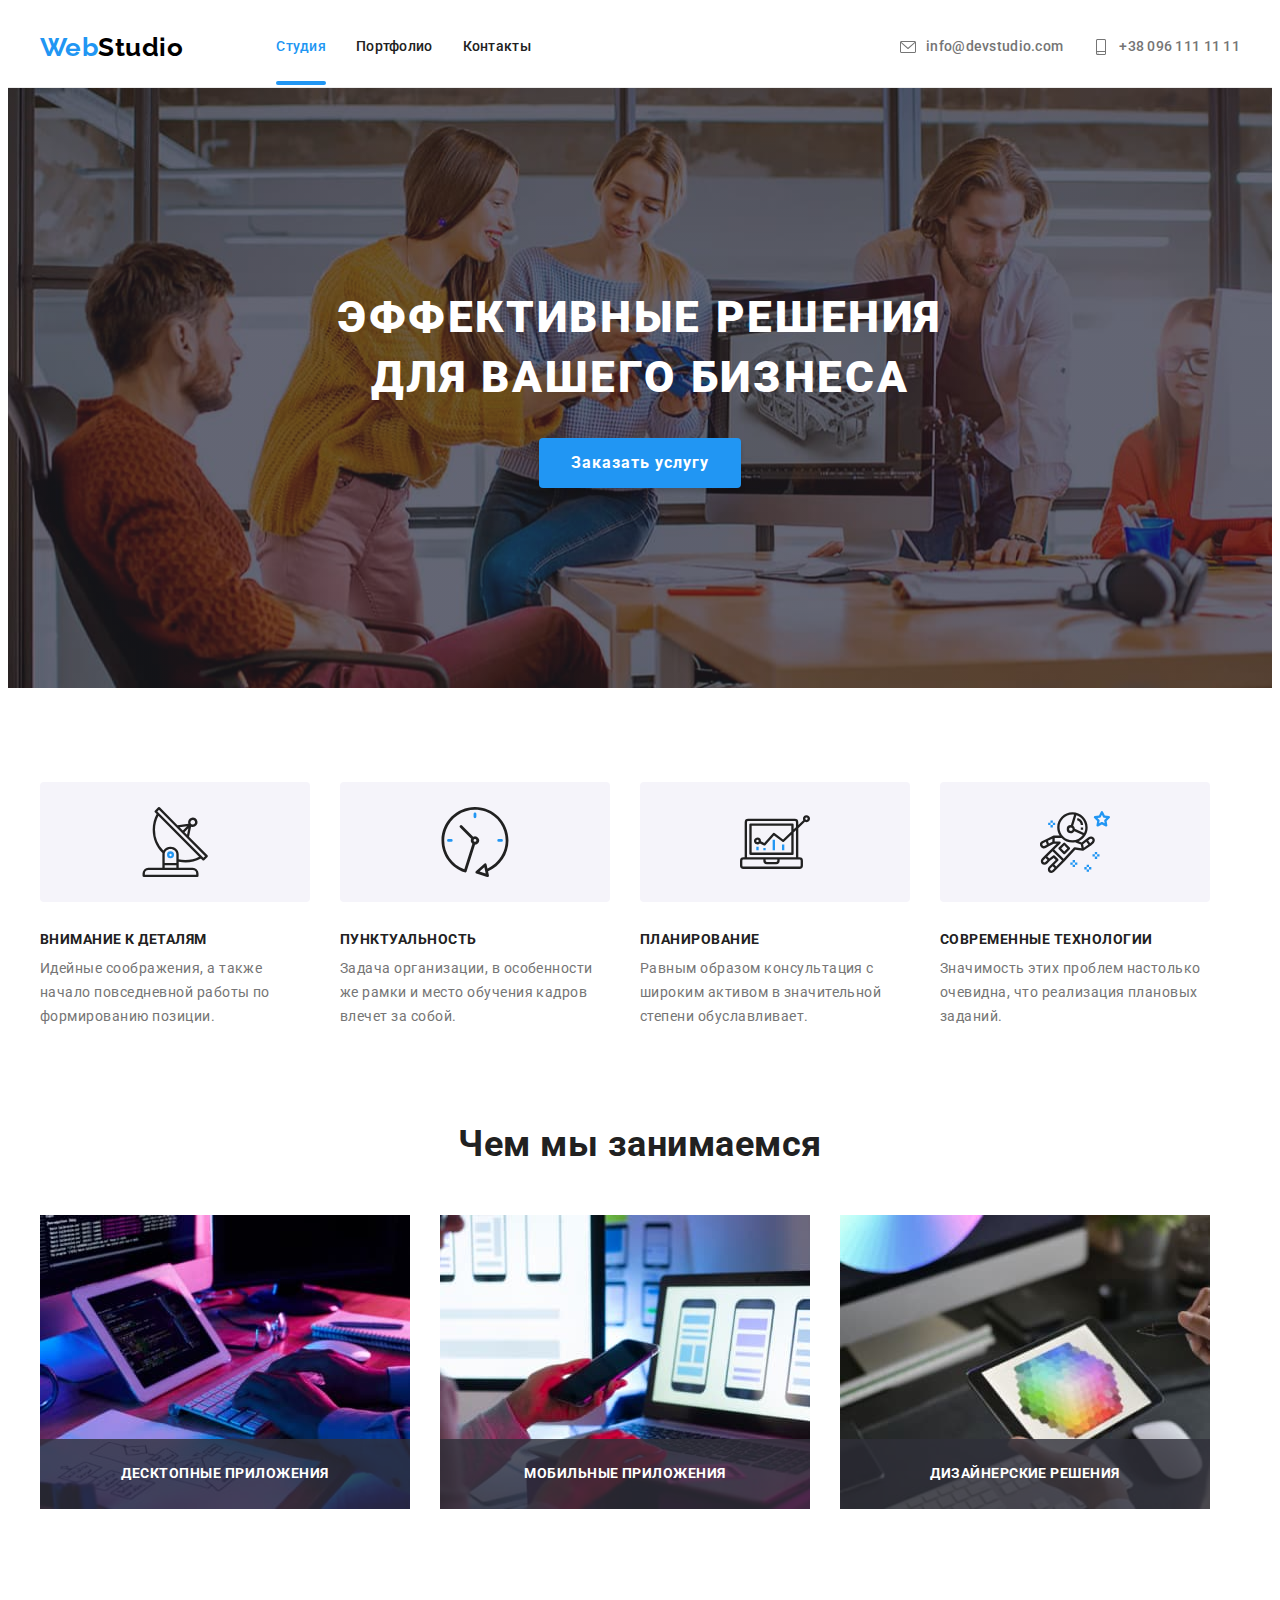
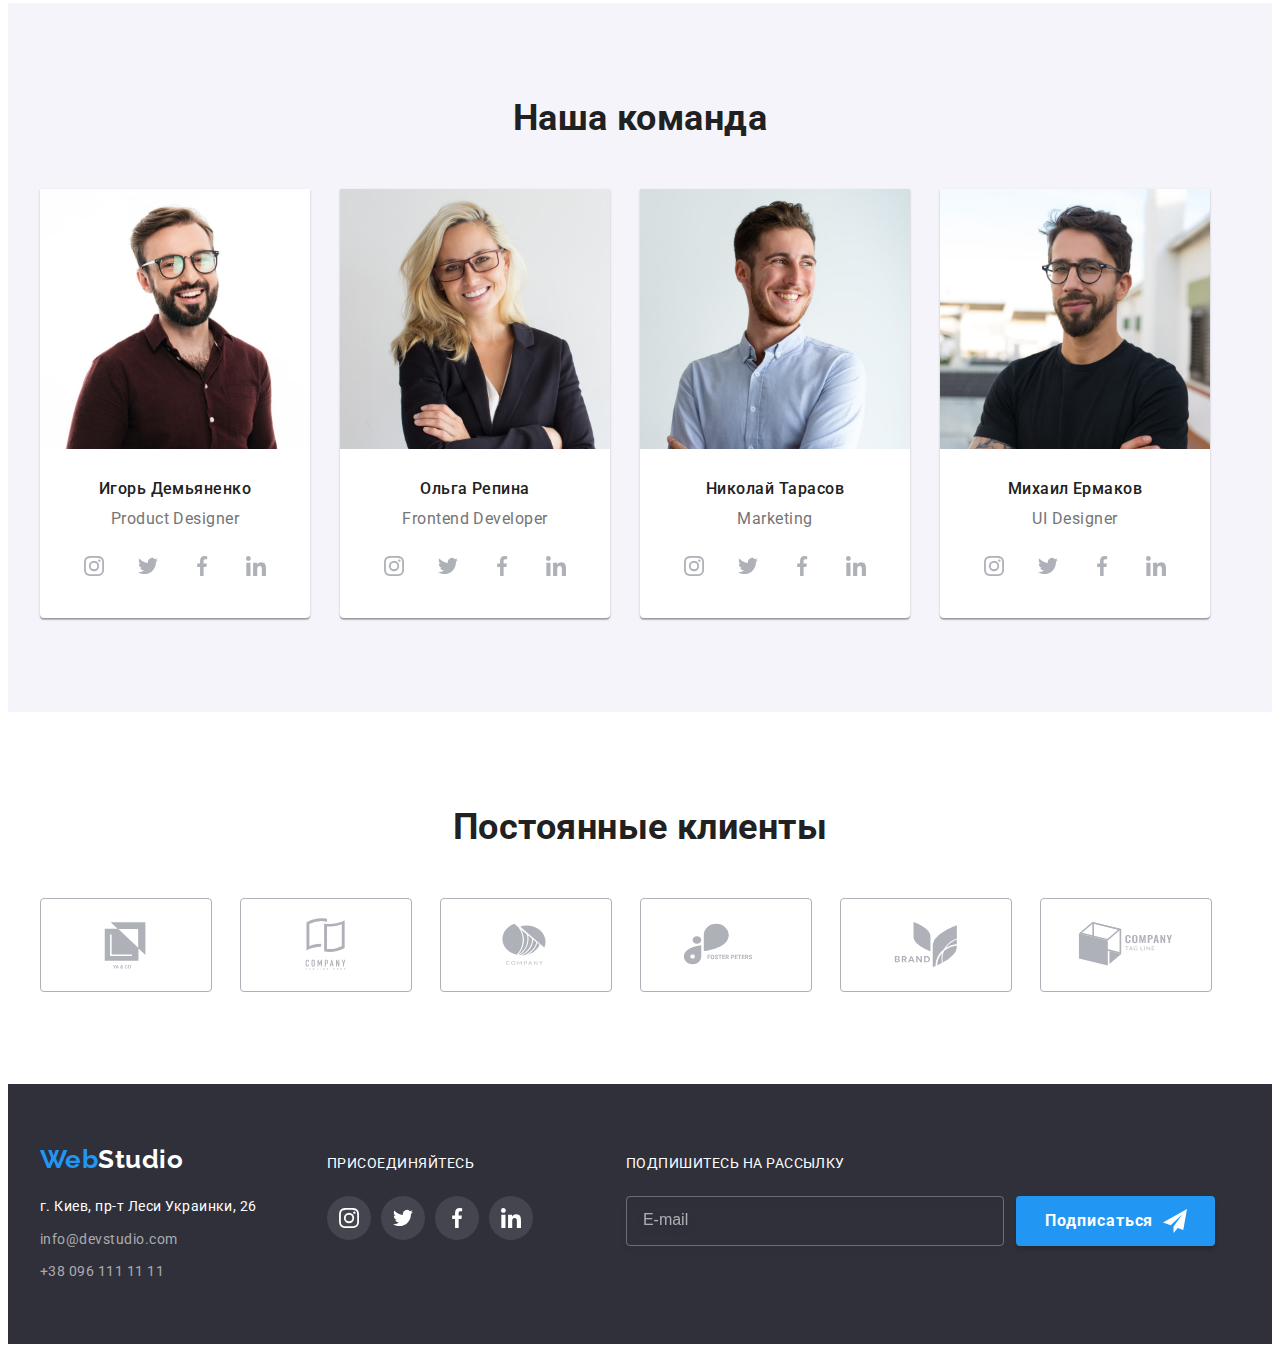
==== commit 9f6f76fd: "использован оператор конкартинации" ====
--- a/index.html
+++ b/index.html
@@ -13,7 +13,8 @@
     <link rel="stylesheet" href="https://cdnjs.cloudflare.com/ajax/libs/modern-normalize/1.1.0/modern-normalize.min.css"
         integrity="sha512-wpPYUAdjBVSE4KJnH1VR1HeZfpl1ub8YT/NKx4PuQ5NmX2tKuGu6U/JRp5y+Y8XG2tV+wKQpNHVUX03MfMFn9Q=="
         crossorigin="anonymous" referrerpolicy="no-referrer">
-    <link rel="stylesheet" href="./css/styles.css" />
+    <link rel="stylesheet" href="./css/main.min.css" />
+    
 </head>
 
 <body>
@@ -413,9 +414,9 @@
                     г. Киев, пр-т Леси Украинки, 26<br />
                 </address>
             
-                <ul class="connection-footer">
-                    <li class="item connection-footer__item"><a href="mailto:info@devstudio.com" class="link connection-footer__link">info@devstudio.com</a></li>
-                    <li class="item connection-footer__item"><a href="tel:+380961111111" class="link connection-footer__link">+38 096 111 11 11</a></li>
+                <ul>
+                    <li class="item page-footer__item"><a href="mailto:info@devstudio.com" class="link page-footer__link">info@devstudio.com</a></li>
+                    <li class="item page-footer__item"><a href="tel:+380961111111" class="link page-footer__link">+38 096 111 11 11</a></li>
                 </ul>
             </div>
             <div>
--- a/css/main.min.css
+++ b/css/main.min.css
@@ -0,0 +1,2 @@
+:root{--primary-text-color: #212121;--title-text-color: #757575;--accent-text-color: #2196F3;--white-text-color: #FFFFFF;--white-transparency: #FFFFFF99;--black-text-color: #000000;--network-text-color: #AFB1B8;--primary-bg-color: #FFFFFF;--title-bg-color: #F5F4FA;--accent-bg-color: #2F303A;--btn-bg-color: #2196F3;--border-color: #EEEEEE}.visually-hidden{position:absolute;width:1px;height:1px;margin:-1px;border:0;padding:0;white-space:nowrap;-webkit-clip-path:inset(100%);clip-path:inset(100%);clip:rect(0 0 0 0);overflow:hidden}body{background-color:var(--primary-bg-color);color:var(--primary-text-color);font-family:Roboto, sans-serif;letter-spacing:0.03em}.container{width:1200px;padding-left:15px;padding-right:15px;margin-left:auto;margin-right:auto}.section{padding-top:94px;padding-bottom:94px}.section__title{font-weight:700;font-size:36px;line-height:1.17;text-align:center;margin-bottom:50px}h1,h2,h3,p,ul{margin-top:0;margin-bottom:0;padding-left:0}img{display:block;max-width:100%;height:auto}.item{list-style:none;padding:0;margin:0}.link{text-decoration:none}.btn{color:var(--white-text-color);background-color:var(--btn-bg-color);font-family:inherit;font-weight:700;font-size:16px;line-height:1.87;letter-spacing:0.06em;display:inline-block;-webkit-box-shadow:0px 4px 4px rgba(0,0,0,0.15);box-shadow:0px 4px 4px rgba(0,0,0,0.15);border-radius:4px;border:none;cursor:pointer;-webkit-transition:background-color 250ms cubic-bezier(0.4, 0, 0.2, 1);transition:background-color 250ms cubic-bezier(0.4, 0, 0.2, 1)}.btn__primary{padding:10px 32px}.btn:hover,.btn:focus{background-color:#188CE8}.form__btn{margin-top:30px;padding-top:10px;padding-bottom:10px;padding-left:56px;padding-right:55px}.btn__close{display:-webkit-box;display:-ms-flexbox;display:flex;-webkit-box-pack:center;-ms-flex-pack:center;justify-content:center;-webkit-box-align:center;-ms-flex-align:center;align-items:center;position:absolute;top:8px;right:8px;width:30px;height:30px;border-radius:50%;border:1px solid #0000001A;background-color:var(--primary-bg-color);color:#000000;cursor:pointer;padding:0;-webkit-transition:fill 250ms cubic-bezier(0.4, 0, 0.2, 1);transition:fill 250ms cubic-bezier(0.4, 0, 0.2, 1)}.btn__close:hover,.btn__close:focus{fill:var(--btn-bg-color);outline:none}.logo{color:var(--accent-text-color);font-family:'Raleway', sans-serif;font-weight:700;font-size:26px;line-height:1.19}.logo__text{color:var(--black-text-color)}.logo__text--accent{color:var(--white-text-color)}.page-header__logo{display:inline-block;margin-right:93px;padding-top:24px;padding-bottom:24px}.backdrop.is-hidden{visibility:hidden;opacity:0;pointer-events:none}.backdrop{position:fixed;top:0;left:0;width:100%;height:100%;background-color:rgba(0,0,0,0.2);z-index:10;-webkit-transition:opacity 250ms cubic-bezier(0.4, 0, 0.2, 1),visibility 250ms cubic-bezier(0.4, 0, 0.2, 1);transition:opacity 250ms cubic-bezier(0.4, 0, 0.2, 1),visibility 250ms cubic-bezier(0.4, 0, 0.2, 1)}.modal{z-index:1;position:absolute;top:50%;left:50%;-webkit-transform:translate(-50%, -50%);transform:translate(-50%, -50%);width:528px;height:581px;background-color:var(--primary-bg-color);-webkit-box-shadow:0px 1px 3px rgba(0,0,0,0.12),0px 1px 1px rgba(0,0,0,0.14),0px 2px 1px rgba(0,0,0,0.2);box-shadow:0px 1px 3px rgba(0,0,0,0.12),0px 1px 1px rgba(0,0,0,0.14),0px 2px 1px rgba(0,0,0,0.2);border-radius:4px;opacity:1;visibility:visible;display:-webkit-box;display:-ms-flexbox;display:flex;-webkit-box-pack:end;-ms-flex-pack:end;justify-content:flex-end}.form{width:528px;color:var(--primary-text-color);padding:40px;background:var(--primary-bg-color);-webkit-box-shadow:0px 1px 3px rgba(0,0,0,0.12),0px 1px 1px rgba(0,0,0,0.14),0px 2px 1px rgba(0,0,0,0.2);box-shadow:0px 1px 3px rgba(0,0,0,0.12),0px 1px 1px rgba(0,0,0,0.14),0px 2px 1px rgba(0,0,0,0.2);border-radius:4px}.form__title{font-weight:700;font-size:20px;line-height:1.15;text-align:center}.form__container{margin-top:12px;margin-bottom:20px}.form__container .form__field{display:-webkit-box;display:-ms-flexbox;display:flex;-webkit-box-orient:vertical;-webkit-box-direction:normal;-ms-flex-direction:column;flex-direction:column;text-align:left;position:relative}.form__container .form__field:not(:last-child){margin-bottom:10px}.form__label{margin-bottom:4px;font-size:12px;line-height:1.17;letter-spacing:0.01em;color:var(--title-text-color)}.form__icon{position:absolute;bottom:11px;left:12px}.form__input{padding-top:11px;padding-bottom:11px;padding-left:42px;border:1px solid rgba(33,33,33,0.2);border-radius:4px;-webkit-transition:fill 250ms cubic-bezier(0.4, 0, 0.2, 1),border 250ms cubic-bezier(0.4, 0, 0.2, 1);transition:fill 250ms cubic-bezier(0.4, 0, 0.2, 1),border 250ms cubic-bezier(0.4, 0, 0.2, 1)}.form__input:focus{outline:none;border:1px solid #2196F3;cursor:pointer}.form__input:focus ~ .form__icon{fill:#2196F3}.form__input--placing{padding:12px 16px;resize:none}.form__input::-webkit-input-placeholder{font-size:12px;line-height:1.17;letter-spacing:0.01em;color:rgba(117,117,117,0.5)}.form__input:-ms-input-placeholder{font-size:12px;line-height:1.17;letter-spacing:0.01em;color:rgba(117,117,117,0.5)}.form__input::-ms-input-placeholder{font-size:12px;line-height:1.17;letter-spacing:0.01em;color:rgba(117,117,117,0.5)}.form__input::placeholder{font-size:12px;line-height:1.17;letter-spacing:0.01em;color:rgba(117,117,117,0.5)}.checkbox{font-size:14px;line-height:1.71;color:var(--title-text-color);display:-webkit-box;display:-ms-flexbox;display:flex;-webkit-box-align:center;-ms-flex-align:center;align-items:center;-webkit-box-pack:center;-ms-flex-pack:center;justify-content:center}.checkbox__input{position:absolute;width:1px;height:1px;margin:-1px;border:0;padding:0;white-space:nowrap;-webkit-clip-path:inset(100%);clip-path:inset(100%);clip:rect(0 0 0 0);overflow:hidden}.checkbox__icon{display:inline-block;width:16px;height:15px;margin-right:7px;border:2px solid #212121;border-radius:2px}.checkbox__agreement{-webkit-text-decoration-line:underline;text-decoration-line:underline;color:#2196F3;padding-left:4px}.checkbox__input:checked+.checkbox__icon{border-color:transparent;background-color:#2196F3;background-image:url(../images/icon-checkbox.svg);background-size:contain;background-origin:border-box}.checkbox__input:focus+.checkbox__icon{border-color:#2196F3}.social{display:-webkit-box;display:-ms-flexbox;display:flex;-webkit-box-pack:center;-ms-flex-pack:center;justify-content:center;-webkit-box-align:center;-ms-flex-align:center;align-items:center}.social__item:not(:last-child){margin-right:10px}.social__icon{fill:currentColor}.social__network{display:-webkit-box;display:-ms-flexbox;display:flex;width:44px;height:44px;border-radius:50%;-webkit-box-pack:center;-ms-flex-pack:center;justify-content:center;-webkit-box-align:center;-ms-flex-align:center;align-items:center}.social__network--color{color:var(--network-text-color);background-color:var(--white-text-color);-webkit-transition:color 250ms cubic-bezier(0.4, 0, 0.2, 1),background-color 250ms cubic-bezier(0.4, 0, 0.2, 1);transition:color 250ms cubic-bezier(0.4, 0, 0.2, 1),background-color 250ms cubic-bezier(0.4, 0, 0.2, 1)}.social__network--color-footer{color:var(--white-text-color);background-color:rgba(255,255,255,0.1);-webkit-transition:background-color 250ms cubic-bezier(0.4, 0, 0.2, 1);transition:background-color 250ms cubic-bezier(0.4, 0, 0.2, 1)}.social__network--color:hover,.social__network--color:focus{background-color:var(--btn-bg-color);color:var(--white-text-color)}.social__network--color-footer:hover,.social__network--color-footer:focus{background-color:var(--btn-bg-color)}.send{margin-left:93px}.send__form{display:-webkit-box;display:-ms-flexbox;display:flex}.send__icon{fill:var(--white-text-color);margin-left:10px}.send__btn{margin-left:12px;padding-top:10px;padding-bottom:10px;padding-right:28px;padding-left:29px;display:-webkit-box;display:-ms-flexbox;display:flex;text-align:center;-webkit-box-align:center;-ms-flex-align:center;align-items:center}.send__input{width:358px;background-color:inherit;border:1px solid rgba(255,255,255,0.3);-webkit-filter:drop-shadow(0px 4px 4px rgba(0,0,0,0.15));filter:drop-shadow(0px 4px 4px rgba(0,0,0,0.15));border-radius:4px;padding-top:15px;padding-bottom:15px;padding-left:16px}.send__input::-webkit-input-placeholder{font-size:16px;line-height:1.25;color:rgba(255,255,255,0.6)}.send__input:-ms-input-placeholder{font-size:16px;line-height:1.25;color:rgba(255,255,255,0.6)}.send__input::-ms-input-placeholder{font-size:16px;line-height:1.25;color:rgba(255,255,255,0.6)}.send__input::placeholder{font-size:16px;line-height:1.25;color:rgba(255,255,255,0.6)}.send__input:focus{outline:none;border:1px solid #2196F3;cursor:pointer}.flex-btn{display:-webkit-box;display:-ms-flexbox;display:flex;margin-bottom:50px;-webkit-box-pack:center;-ms-flex-pack:center;justify-content:center}.flex-btn .item:not(:last-child){margin-right:8px}.secondary{color:var(--primary-text-color);background-color:var(--title-bg-color);font-family:inherit;font-weight:500;font-size:16px;line-height:1.63;text-align:center;display:block;padding-top:6px;padding-bottom:6px;padding-left:22px;padding-right:22px;height:38px;border-radius:4px;border:1px solid transparent;cursor:pointer;-webkit-transition:color 250ms cubic-bezier(0.4, 0, 0.2, 1),background-color 250ms cubic-bezier(0.4, 0, 0.2, 1),-webkit-box-shadow 250ms cubic-bezier(0.4, 0, 0.2, 1);transition:color 250ms cubic-bezier(0.4, 0, 0.2, 1),background-color 250ms cubic-bezier(0.4, 0, 0.2, 1),-webkit-box-shadow 250ms cubic-bezier(0.4, 0, 0.2, 1);transition:color 250ms cubic-bezier(0.4, 0, 0.2, 1),background-color 250ms cubic-bezier(0.4, 0, 0.2, 1),box-shadow 250ms cubic-bezier(0.4, 0, 0.2, 1);transition:color 250ms cubic-bezier(0.4, 0, 0.2, 1),background-color 250ms cubic-bezier(0.4, 0, 0.2, 1),box-shadow 250ms cubic-bezier(0.4, 0, 0.2, 1),-webkit-box-shadow 250ms cubic-bezier(0.4, 0, 0.2, 1)}.secondary.current{color:var(--white-text-color);background-color:var(--btn-bg-color)}.secondary:hover,.secondary:focus{color:var(--white-text-color);background-color:var(--btn-bg-color);-webkit-box-shadow:0px 3px 1px rgba(0,0,0,0.1),0px 1px 2px rgba(0,0,0,0.08),0px 2px 2px rgba(0,0,0,0.12);box-shadow:0px 3px 1px rgba(0,0,0,0.1),0px 1px 2px rgba(0,0,0,0.08),0px 2px 2px rgba(0,0,0,0.12)}.page-header{position:relative;border-bottom:1px solid #ECECEC}.page-header__nav{display:-webkit-box;display:-ms-flexbox;display:flex;-webkit-box-align:center;-ms-flex-align:center;align-items:center}.site-nav,.connection{font-weight:500;font-size:14px;line-height:1.14;letter-spacing:0.02em;display:-webkit-box;display:-ms-flexbox;display:flex}.connection{margin-left:auto}.site-nav__link{color:var(--primary-text-color);-webkit-transition:color 250ms cubic-bezier(0.4, 0, 0.2, 1);transition:color 250ms cubic-bezier(0.4, 0, 0.2, 1)}.site-nav__link.current::after{display:inline-block;position:absolute;content:"";width:100%;height:4px;bottom:0;left:0;background:var(--btn-bg-color);border-radius:2px}.site-nav__link:hover,.site-nav__link:focus{color:var(--accent-text-color)}.site-nav__link.current{color:var(--accent-text-color)}.site-nav__link,.connection__link{display:block;padding-top:30px;padding-bottom:30px}.connection__icons{display:-webkit-box;display:-ms-flexbox;display:flex;width:16px;height:16px;margin-right:10px}.connection__link{display:-webkit-box;display:-ms-flexbox;display:flex;-webkit-box-pack:center;-ms-flex-pack:center;justify-content:center;-webkit-box-align:center;-ms-flex-align:center;align-items:center;color:var(--title-text-color);-webkit-transition:color 250ms cubic-bezier(0.4, 0, 0.2, 1);transition:color 250ms cubic-bezier(0.4, 0, 0.2, 1)}.connection__link:hover,.connection__link:focus{color:var(--accent-text-color)}.site-nav__item{position:relative}.site-nav__item:not(:last-child){margin-right:50px}.site-nav__item:not(:last-child){margin-right:30px}.connection__icons{fill:currentColor}.connection__icons:hover,.connection__icons:focus{color:var(--accent-text-color)}.connection__item:not(:last-child){margin-right:30px}.hero{color:var(--primary-bg-color);max-width:1600px;margin-left:auto;margin-right:auto;background-image:-webkit-gradient(linear, left top, right top, from(rgba(47,48,58,0.4)), to(rgba(47,48,58,0.4))),url(../images/hero-photo.jpg);background-image:linear-gradient(to right, rgba(47,48,58,0.4), rgba(47,48,58,0.4)),url(../images/hero-photo.jpg);background-color:var(--accent-bg-color);text-align:center;padding-top:200px;padding-bottom:200px}.hero__title{font-weight:900;font-size:44px;line-height:1.36;letter-spacing:0.06em;text-transform:uppercase;width:696px;margin-top:0;margin-left:auto;margin-right:auto;margin-bottom:30px}.feature{padding-bottom:0}.feature__list{display:-webkit-box;display:-ms-flexbox;display:flex}.feature__item{width:270px}.feature__item:not(:last-child){margin-right:30px}.feature__description{color:var(--title-text-color);font-size:14px;line-height:1.71}.feature__title{margin-bottom:10px}.feature__icons{display:-webkit-box;display:-ms-flexbox;display:flex;height:120px;background-color:var(--title-bg-color);border-radius:4px;-webkit-box-pack:center;-ms-flex-pack:center;justify-content:center;-webkit-box-align:center;-ms-flex-align:center;align-items:center;margin-bottom:30px}.feature__list .feature__title{font-weight:700;font-size:14px;line-height:1.14;text-transform:uppercase}.work{display:-webkit-box;display:-ms-flexbox;display:flex}.work__item{position:relative}.work__item:not(:last-child){margin-right:30px}.work__title{position:absolute;content:"";padding-top:27px;padding-bottom:27px;bottom:0;left:0;width:100%;text-align:center;font-style:normal;font-weight:700;font-size:14px;line-height:1.14;text-transform:uppercase;color:var(--white-text-color);background-color:#2F303ACC}.team{background-color:var(--title-bg-color)}.team__list{display:-webkit-box;display:-ms-flexbox;display:flex}.card{background-color:var(--primary-bg-color);-webkit-box-shadow:0px 1px 3px rgba(0,0,0,0.12),0px 1px 1px rgba(0,0,0,0.14),0px 2px 1px rgba(0,0,0,0.2);box-shadow:0px 1px 3px rgba(0,0,0,0.12),0px 1px 1px rgba(0,0,0,0.14),0px 2px 1px rgba(0,0,0,0.2);border-radius:0px 0px 4px 4px}.card__header{padding-top:30px;padding-bottom:30px}.card__name{font-weight:500;font-size:16px;line-height:1.19;text-align:center;padding-bottom:10px}.card__title{color:var(--title-text-color);font-size:16px;line-height:1.19;text-align:center;margin-bottom:16px}.card:not(:last-child){margin-right:30px}.company{display:-webkit-box;display:-ms-flexbox;display:flex}.company__item{width:170px;height:92px}.company__item:not(:last-child){margin-right:30px}.company__icon{fill:currentColor}.company__logo{display:-webkit-box;display:-ms-flexbox;display:flex;width:100%;height:100%;-webkit-box-pack:center;-ms-flex-pack:center;justify-content:center;-webkit-box-align:center;-ms-flex-align:center;align-items:center;color:#AFB1B8;border:1px solid #AFB1B8;border-radius:4px;-webkit-transition:color 250ms cubic-bezier(0.4, 0, 0.2, 1),border 250ms cubic-bezier(0.4, 0, 0.2, 1);transition:color 250ms cubic-bezier(0.4, 0, 0.2, 1),border 250ms cubic-bezier(0.4, 0, 0.2, 1)}.company__logo:hover,.company__logo:focus{border:1px solid #2196F3;color:#2196F3}.section-portfolio .portfolio-title{color:var(--primary-text-color);font-weight:700;font-size:18px;line-height:2;letter-spacing:0.06em}.section-portfolio .title{color:var(--title-text-color);font-size:16px;line-height:1.87}.collection{position:relative;overflow:hidden}.collection-list{position:absolute;content:"";bottom:0;left:0;width:100%;height:100%;display:-webkit-box;display:-ms-flexbox;display:flex;padding:63px 24px;color:var(--white-text-color);background-color:rgba(33,150,243,0.9);font-family:'Roboto';font-weight:400;font-size:18px;line-height:1.56;opacity:0;-webkit-transform:translateY(101%);transform:translateY(101%);-webkit-transition:opacity 250ms cubic-bezier(0.4, 0, 0.2, 1),-webkit-transform 250ms cubic-bezier(0.4, 0, 0.2, 1);transition:opacity 250ms cubic-bezier(0.4, 0, 0.2, 1),-webkit-transform 250ms cubic-bezier(0.4, 0, 0.2, 1);transition:transform 250ms cubic-bezier(0.4, 0, 0.2, 1),opacity 250ms cubic-bezier(0.4, 0, 0.2, 1);transition:transform 250ms cubic-bezier(0.4, 0, 0.2, 1),opacity 250ms cubic-bezier(0.4, 0, 0.2, 1),-webkit-transform 250ms cubic-bezier(0.4, 0, 0.2, 1)}.flex-element .link{display:block;-webkit-transition:-webkit-box-shadow 250ms cubic-bezier(0.4, 0, 0.2, 1);transition:-webkit-box-shadow 250ms cubic-bezier(0.4, 0, 0.2, 1);transition:box-shadow 250ms cubic-bezier(0.4, 0, 0.2, 1);transition:box-shadow 250ms cubic-bezier(0.4, 0, 0.2, 1), -webkit-box-shadow 250ms cubic-bezier(0.4, 0, 0.2, 1)}.flex-element .link:hover .collection-list,.flex-element .link:focus .collection-list{-webkit-transform:translateY(0);transform:translateY(0);opacity:1}.flex-element .link:focus,.flex-element .link:hover{-webkit-box-shadow:0px 1px 1px rgba(0,0,0,0.12),0px 4px 4px rgba(0,0,0,0.06),1px 4px 6px rgba(0,0,0,0.16);box-shadow:0px 1px 1px rgba(0,0,0,0.12),0px 4px 4px rgba(0,0,0,0.06),1px 4px 6px rgba(0,0,0,0.16)}.flex-container{display:-webkit-box;display:-ms-flexbox;display:flex;-ms-flex-wrap:wrap;flex-wrap:wrap}.flex-element{width:370px;margin-right:30px;margin-bottom:30px}.flex-element:nth-child(3n){margin-right:0px}.flex-element:nth-last-child(-n+3){margin-bottom:0px}.portfolio-title{margin-bottom:4px}.card-title{padding-top:20px;padding-left:24px;padding-right:24px;padding-bottom:20px;border-left:1px solid var(--border-color);border-right:1px solid var(--border-color);border-bottom:1px solid var(--border-color)}.page-footer{background-color:var(--accent-bg-color);font-weight:400;font-size:14px;line-height:1.71;padding-top:60px;padding-bottom:60px}.page-footer--start{margin-right:70px}.page-footer--bottom{color:var(--white-text-color);font-style:inherit;margin-bottom:9px}.page-footer__container{display:-webkit-box;display:-ms-flexbox;display:flex;-webkit-box-align:baseline;-ms-flex-align:baseline;align-items:baseline}.page-footer__logo{display:inline-block;margin-bottom:20px}.page-footer__title{text-transform:uppercase;color:var(--white-text-color);margin-bottom:20px}.page-footer__social{margin-bottom:0px}.page-footer__link{color:var(--white-transparency);-webkit-transition:color 250ms cubic-bezier(0.4, 0, 0.2, 1);transition:color 250ms cubic-bezier(0.4, 0, 0.2, 1)}.page-footer__link:hover,.page-footer__link:focus{color:var(--accent-text-color)}.page-footer__item:not(:last-child){margin-bottom:9px}
+/*# sourceMappingURL=main.min.css.map */